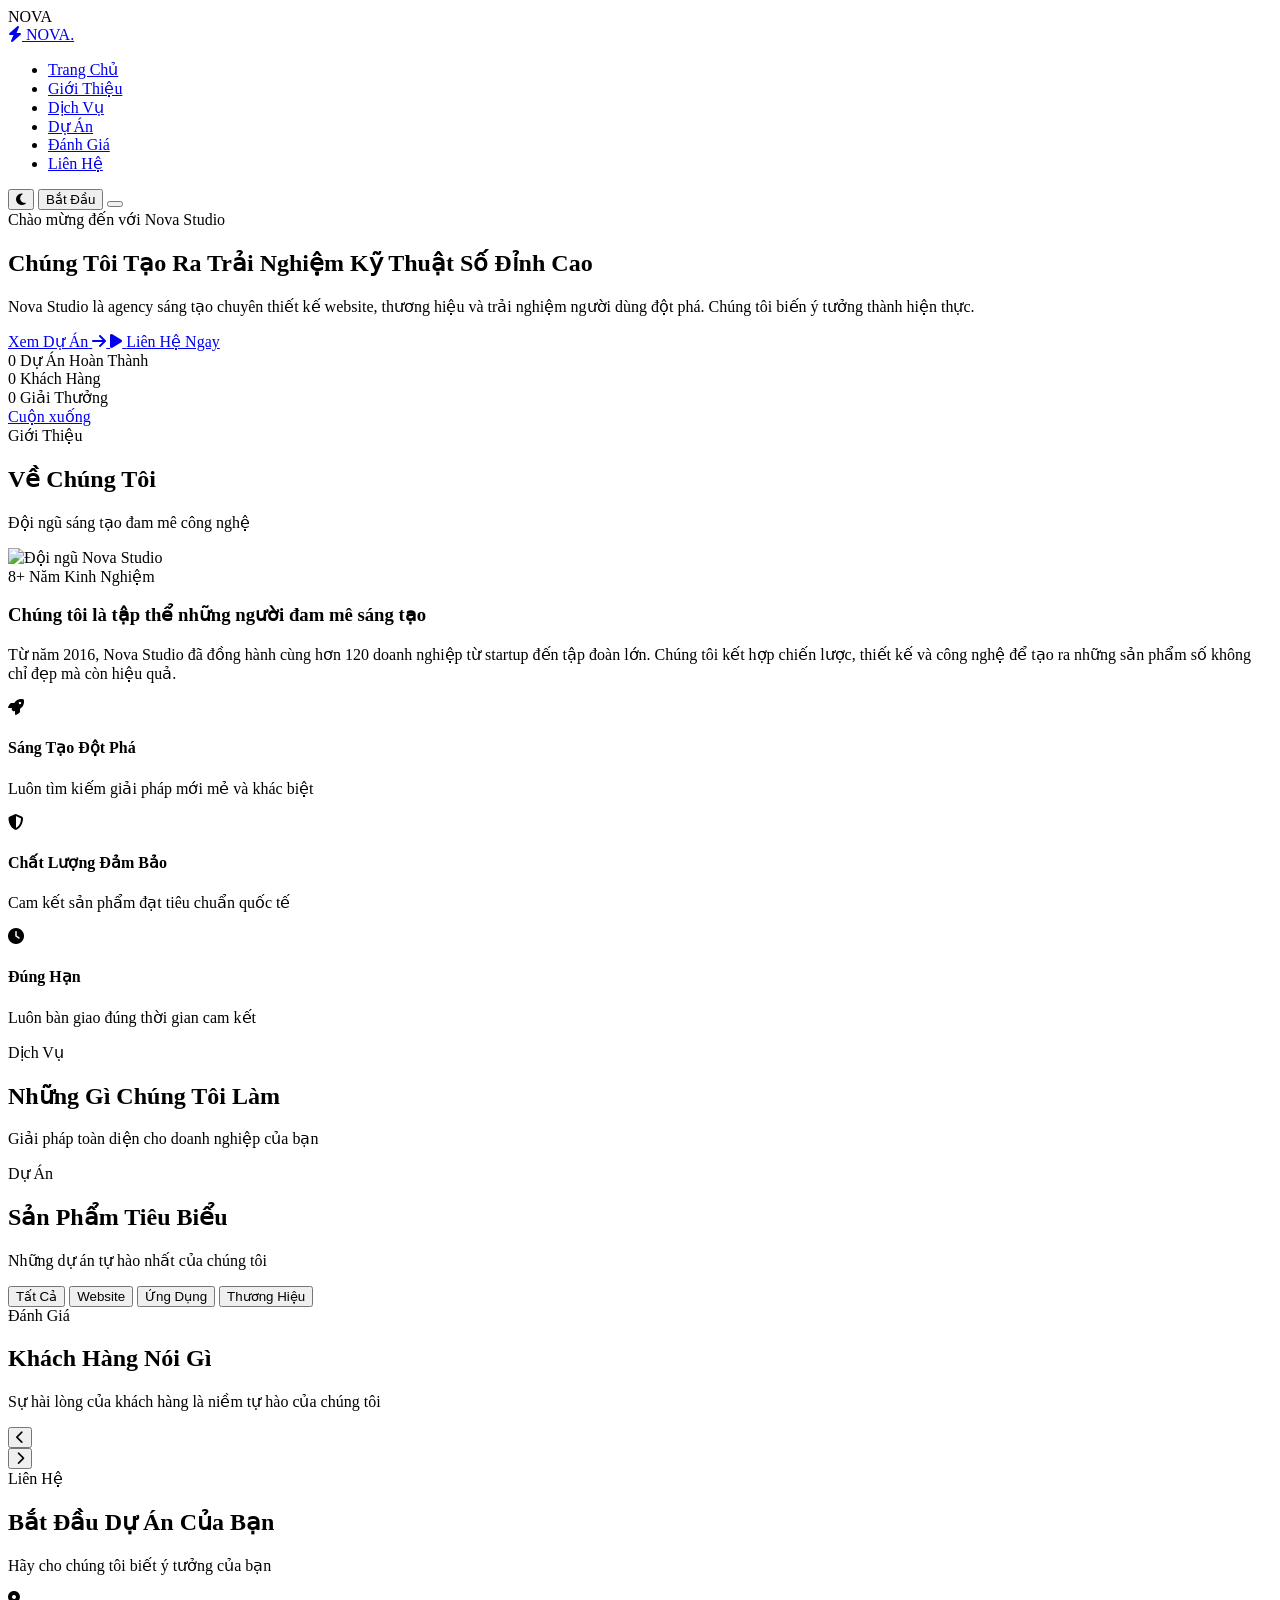
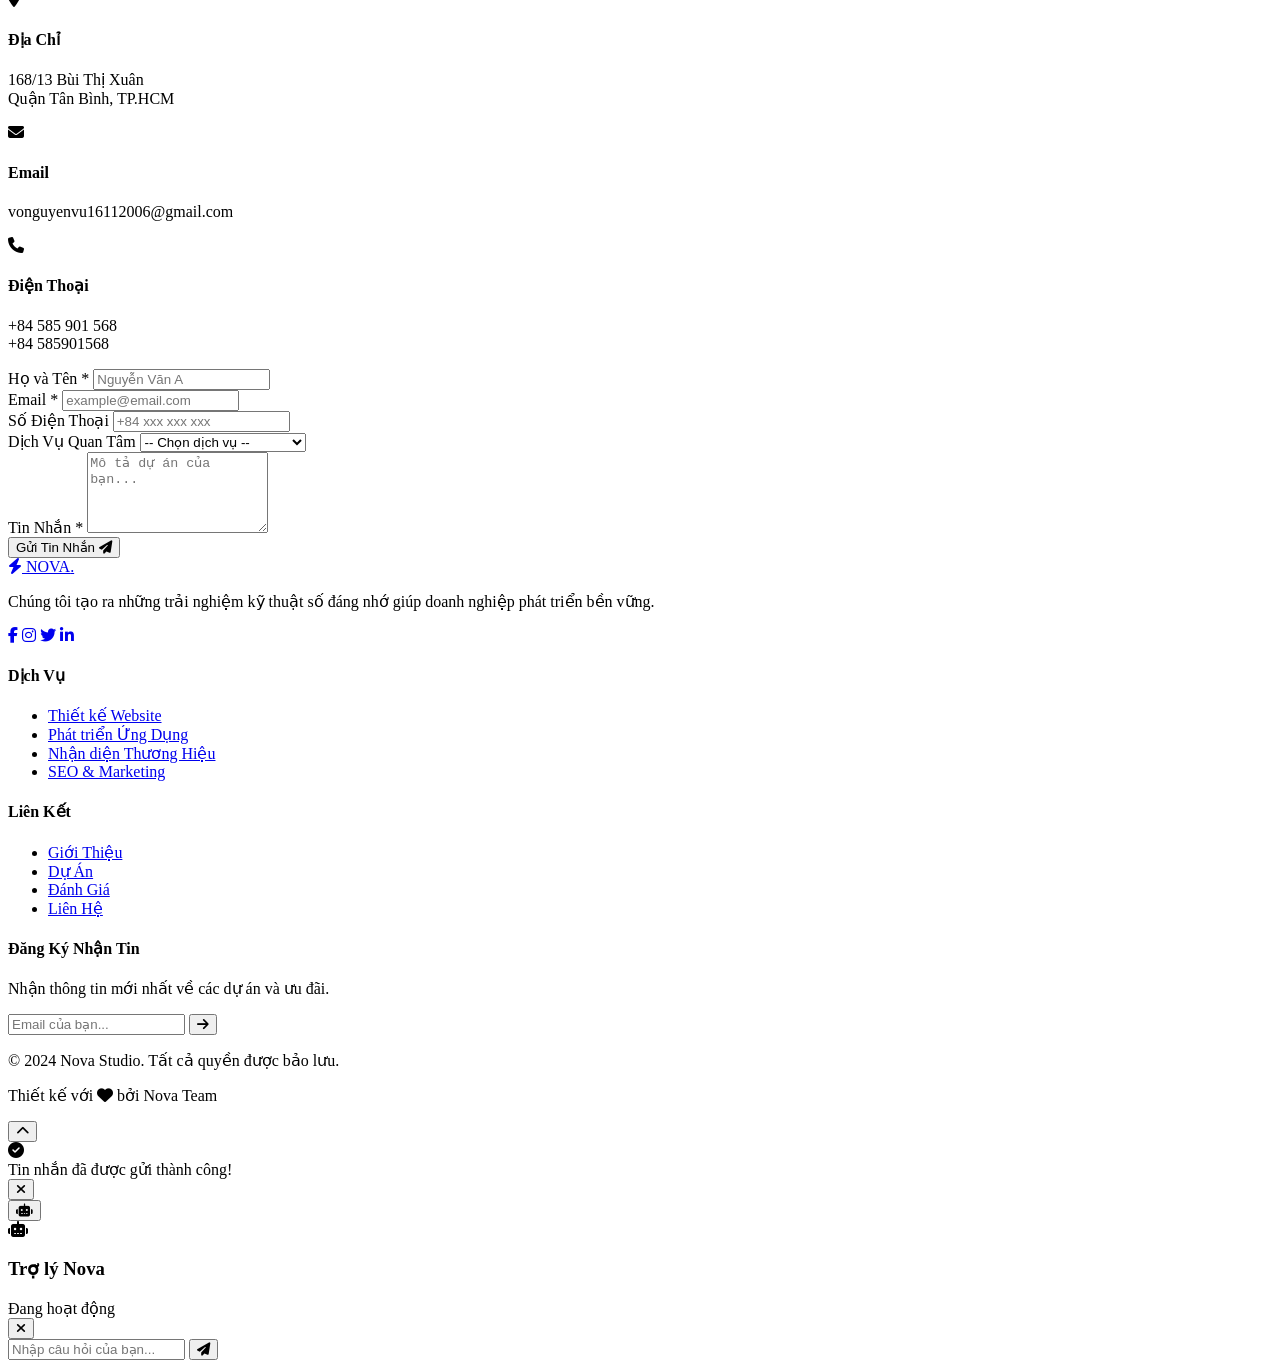
==== index.html @ 68b4f534 "Add files via upload" ====
<!doctype html>
<html lang="vi">
  <head>
    <meta charset="UTF-8" />
    <meta name="viewport" content="width=device-width, initial-scale=1.0" />
    <title>Nova Studio - Thiết Kế Sáng Tạo</title>

    <!-- Google Fonts -->
    <link rel="preconnect" href="https://fonts.googleapis.com" />
    <link rel="preconnect" href="https://fonts.gstatic.com" crossorigin />
    <link
      href="https://fonts.googleapis.com/css2?family=Poppins:wght@300;400;500;600;700;800;900&family=Playfair+Display:wght@400;700;900&display=swap"
      rel="stylesheet"
    />
    <link rel="stylesheet" href="css/ai-assistant.css" />
    <!-- Font Awesome Icons -->
    <link
      rel="stylesheet"
      href="https://cdnjs.cloudflare.com/ajax/libs/font-awesome/6.5.1/css/all.min.css"
    />

    <!-- CSS Files -->
    <link rel="stylesheet" href="css/style.css" />
    <link rel="stylesheet" href="css/animations.css" />
    <link rel="stylesheet" href="css/responsive.css" />
  </head>
  <body>
    <!-- ===== PRELOADER ===== -->
    <div id="preloader">
      <div class="loader">
        <div class="loader-circle"></div>
        <div class="loader-text">NOVA</div>
      </div>
    </div>

    <!-- ===== CUSTOM CURSOR ===== -->
    <div class="cursor-dot" id="cursorDot"></div>
    <div class="cursor-outline" id="cursorOutline"></div>

    <!-- ===== NAVIGATION ===== -->
    <nav class="navbar" id="navbar">
      <div class="nav-container">
        <a href="#home" class="nav-logo">
          <span class="logo-icon"><i class="fas fa-bolt"></i></span>
          <span class="logo-text">NOVA<span class="accent">.</span></span>
        </a>

        <ul class="nav-menu" id="navMenu">
          <li><a href="#home" class="nav-link active">Trang Chủ</a></li>
          <li><a href="#about" class="nav-link">Giới Thiệu</a></li>
          <li><a href="#services" class="nav-link">Dịch Vụ</a></li>
          <li><a href="#portfolio" class="nav-link">Dự Án</a></li>
          <li><a href="#testimonials" class="nav-link">Đánh Giá</a></li>
          <li><a href="#contact" class="nav-link">Liên Hệ</a></li>
        </ul>

        <div class="nav-actions">
          <button
            class="theme-toggle"
            id="themeToggle"
            aria-label="Toggle theme"
          >
            <i class="fas fa-moon"></i>
          </button>
          <button class="nav-cta">Bắt Đầu</button>
          <button class="hamburger" id="hamburger" aria-label="Menu">
            <span></span>
            <span></span>
            <span></span>
          </button>
        </div>
      </div>
    </nav>

    <!-- ===== HERO SECTION ===== -->
    <section class="hero" id="home">
      <div class="hero-bg">
        <div class="hero-gradient"></div>
        <div class="hero-particles" id="heroParticles"></div>
      </div>

      <div class="hero-content">
        <div class="hero-badge reveal">
          <span class="badge-dot"></span>
          Chào mừng đến với Nova Studio
        </div>

        <h1 class="hero-title">
          <span class="line line-1 reveal">Chúng Tôi Tạo Ra</span>
          <span class="line line-2 reveal">
            <span class="gradient-text">Trải Nghiệm</span>
          </span>
          <span class="line line-3 reveal">Kỹ Thuật Số Đỉnh Cao</span>
        </h1>

        <p class="hero-subtitle reveal">
          Nova Studio là agency sáng tạo chuyên thiết kế website, thương hiệu và
          trải nghiệm người dùng đột phá. Chúng tôi biến ý tưởng thành hiện
          thực.
        </p>

        <div class="hero-buttons reveal">
          <a href="#portfolio" class="btn btn-primary">
            <span>Xem Dự Án</span>
            <i class="fas fa-arrow-right"></i>
          </a>
          <a href="#contact" class="btn btn-outline">
            <i class="fas fa-play"></i>
            <span>Liên Hệ Ngay</span>
          </a>
        </div>

        <div class="hero-stats reveal">
          <div class="stat-item">
            <span class="stat-number" data-target="250">0</span>
            <span class="stat-label">Dự Án Hoàn Thành</span>
          </div>
          <div class="stat-divider"></div>
          <div class="stat-item">
            <span class="stat-number" data-target="120">0</span>
            <span class="stat-label">Khách Hàng</span>
          </div>
          <div class="stat-divider"></div>
          <div class="stat-item">
            <span class="stat-number" data-target="15">0</span>
            <span class="stat-label">Giải Thưởng</span>
          </div>
        </div>
      </div>

      <a href="#about" class="scroll-indicator">
        <span class="mouse">
          <span class="wheel"></span>
        </span>
        <span class="scroll-text">Cuộn xuống</span>
      </a>
    </section>

    <!-- ===== ABOUT SECTION ===== -->
    <section class="about" id="about">
      <div class="container">
        <div class="section-header reveal">
          <span class="section-tag">Giới Thiệu</span>
          <h2 class="section-title">Về Chúng Tôi</h2>
          <p class="section-subtitle">Đội ngũ sáng tạo đam mê công nghệ</p>
        </div>

        <div class="about-grid">
          <div class="about-image reveal">
            <div class="about-img-wrapper">
              <img
                src="https://images.unsplash.com/photo-1522071820081-009f0129c71c?w=600&h=800&fit=crop"
                alt="Đội ngũ Nova Studio"
              />
              <div class="about-experience">
                <span class="exp-number">8+</span>
                <span class="exp-text">Năm Kinh Nghiệm</span>
              </div>
            </div>
          </div>

          <div class="about-content">
            <h3 class="about-heading reveal">
              Chúng tôi là tập thể những người đam mê sáng tạo
            </h3>

            <p class="about-text reveal">
              Từ năm 2016, Nova Studio đã đồng hành cùng hơn 120 doanh nghiệp từ
              startup đến tập đoàn lớn. Chúng tôi kết hợp chiến lược, thiết kế
              và công nghệ để tạo ra những sản phẩm số không chỉ đẹp mà còn hiệu
              quả.
            </p>

            <div class="about-features">
              <div class="feature-item reveal">
                <div class="feature-icon">
                  <i class="fas fa-rocket"></i>
                </div>
                <div class="feature-info">
                  <h4>Sáng Tạo Đột Phá</h4>
                  <p>Luôn tìm kiếm giải pháp mới mẻ và khác biệt</p>
                </div>
              </div>

              <div class="feature-item reveal">
                <div class="feature-icon">
                  <i class="fas fa-shield-alt"></i>
                </div>
                <div class="feature-info">
                  <h4>Chất Lượng Đảm Bảo</h4>
                  <p>Cam kết sản phẩm đạt tiêu chuẩn quốc tế</p>
                </div>
              </div>

              <div class="feature-item reveal">
                <div class="feature-icon">
                  <i class="fas fa-clock"></i>
                </div>
                <div class="feature-info">
                  <h4>Đúng Hạn</h4>
                  <p>Luôn bàn giao đúng thời gian cam kết</p>
                </div>
              </div>
            </div>
          </div>
        </div>
      </div>
    </section>

    <!-- ===== SERVICES SECTION ===== -->
    <section class="services" id="services">
      <div class="container">
        <div class="section-header reveal">
          <span class="section-tag">Dịch Vụ</span>
          <h2 class="section-title">Những Gì Chúng Tôi Làm</h2>
          <p class="section-subtitle">
            Giải pháp toàn diện cho doanh nghiệp của bạn
          </p>
        </div>

        <div class="services-grid" id="servicesGrid">
          <!-- Services sẽ được render từ JS -->
        </div>
      </div>
    </section>

    <!-- ===== PORTFOLIO SECTION ===== -->
    <section class="portfolio" id="portfolio">
      <div class="container">
        <div class="section-header reveal">
          <span class="section-tag">Dự Án</span>
          <h2 class="section-title">Sản Phẩm Tiêu Biểu</h2>
          <p class="section-subtitle">Những dự án tự hào nhất của chúng tôi</p>
        </div>

        <div class="portfolio-filter reveal">
          <button class="filter-btn active" data-filter="all">Tất Cả</button>
          <button class="filter-btn" data-filter="web">Website</button>
          <button class="filter-btn" data-filter="app">Ứng Dụng</button>
          <button class="filter-btn" data-filter="brand">Thương Hiệu</button>
        </div>

        <div class="portfolio-grid" id="portfolioGrid">
          <!-- Portfolio items sẽ được render từ JS -->
        </div>
      </div>
    </section>

    <!-- ===== TESTIMONIALS SECTION ===== -->
    <section class="testimonials" id="testimonials">
      <div class="container">
        <div class="section-header reveal">
          <span class="section-tag">Đánh Giá</span>
          <h2 class="section-title">Khách Hàng Nói Gì</h2>
          <p class="section-subtitle">
            Sự hài lòng của khách hàng là niềm tự hào của chúng tôi
          </p>
        </div>

        <div class="testimonials-slider reveal" id="testimonialsSlider">
          <!-- Testimonials sẽ được render từ JS -->
        </div>

        <div class="slider-controls">
          <button class="slider-btn" id="prevTestimonial" aria-label="Previous">
            <i class="fas fa-chevron-left"></i>
          </button>
          <div class="slider-dots" id="sliderDots"></div>
          <button class="slider-btn" id="nextTestimonial" aria-label="Next">
            <i class="fas fa-chevron-right"></i>
          </button>
        </div>
      </div>
    </section>

    <!-- ===== CONTACT SECTION ===== -->
    <section class="contact" id="contact">
      <div class="container">
        <div class="section-header reveal">
          <span class="section-tag">Liên Hệ</span>
          <h2 class="section-title">Bắt Đầu Dự Án Của Bạn</h2>
          <p class="section-subtitle">Hãy cho chúng tôi biết ý tưởng của bạn</p>
        </div>

        <div class="contact-grid">
          <div class="contact-info reveal">
            <div class="contact-card">
              <div class="contact-icon">
                <i class="fas fa-map-marker-alt"></i>
              </div>
              <h4>Địa Chỉ</h4>
              <p>168/13 Bùi Thị Xuân<br />Quận Tân Bình, TP.HCM</p>
            </div>

            <div class="contact-card">
              <div class="contact-icon">
                <i class="fas fa-envelope"></i>
              </div>
              <h4>Email</h4>
              <p>vonguyenvu16112006@gmail.com</p>
            </div>

            <div class="contact-card">
              <div class="contact-icon">
                <i class="fas fa-phone"></i>
              </div>
              <h4>Điện Thoại</h4>
              <p>+84 585 901 568<br />+84 585901568</p>
            </div>
          </div>

          <form class="contact-form reveal" id="contactForm">
            <div class="form-row">
              <div class="form-group">
                <label for="name">Họ và Tên *</label>
                <input
                  type="text"
                  id="name"
                  name="name"
                  required
                  placeholder="Nguyễn Văn A"
                />
              </div>
              <div class="form-group">
                <label for="email">Email *</label>
                <input
                  type="email"
                  id="email"
                  name="email"
                  required
                  placeholder="example@email.com"
                />
              </div>
            </div>

            <div class="form-row">
              <div class="form-group">
                <label for="phone">Số Điện Thoại</label>
                <input
                  type="tel"
                  id="phone"
                  name="phone"
                  placeholder="+84 xxx xxx xxx"
                />
              </div>
              <div class="form-group">
                <label for="service">Dịch Vụ Quan Tâm</label>
                <select id="service" name="service">
                  <option value="">-- Chọn dịch vụ --</option>
                  <option value="web">Thiết kế Website</option>
                  <option value="app">Phát triển Ứng Dụng</option>
                  <option value="brand">Nhận diện Thương Hiệu</option>
                  <option value="other">Khác</option>
                </select>
              </div>
            </div>

            <div class="form-group">
              <label for="message">Tin Nhắn *</label>
              <textarea
                id="message"
                name="message"
                rows="5"
                required
                placeholder="Mô tả dự án của bạn..."
              ></textarea>
            </div>

            <button type="submit" class="btn btn-primary submit-btn">
              <span>Gửi Tin Nhắn</span>
              <i class="fas fa-paper-plane"></i>
            </button>
          </form>
        </div>
      </div>
    </section>

    <!-- ===== FOOTER ===== -->
    <footer class="footer">
      <div class="container">
        <div class="footer-grid">
          <div class="footer-brand">
            <a href="#home" class="nav-logo">
              <span class="logo-icon"><i class="fas fa-bolt"></i></span>
              <span class="logo-text">NOVA<span class="accent">.</span></span>
            </a>
            <p class="footer-desc">
              Chúng tôi tạo ra những trải nghiệm kỹ thuật số đáng nhớ giúp doanh
              nghiệp phát triển bền vững.
            </p>
            <div class="social-links">
              <a href="#" class="social-link" aria-label="Facebook"
                ><i class="fab fa-facebook-f"></i
              ></a>
              <a href="#" class="social-link" aria-label="Instagram"
                ><i class="fab fa-instagram"></i
              ></a>
              <a href="#" class="social-link" aria-label="Twitter"
                ><i class="fab fa-twitter"></i
              ></a>
              <a href="#" class="social-link" aria-label="LinkedIn"
                ><i class="fab fa-linkedin-in"></i
              ></a>
            </div>
          </div>

          <div class="footer-links">
            <h4>Dịch Vụ</h4>
            <ul>
              <li><a href="#">Thiết kế Website</a></li>
              <li><a href="#">Phát triển Ứng Dụng</a></li>
              <li><a href="#">Nhận diện Thương Hiệu</a></li>
              <li><a href="#">SEO & Marketing</a></li>
            </ul>
          </div>

          <div class="footer-links">
            <h4>Liên Kết</h4>
            <ul>
              <li><a href="#about">Giới Thiệu</a></li>
              <li><a href="#portfolio">Dự Án</a></li>
              <li><a href="#testimonials">Đánh Giá</a></li>
              <li><a href="#contact">Liên Hệ</a></li>
            </ul>
          </div>

          <div class="footer-newsletter">
            <h4>Đăng Ký Nhận Tin</h4>
            <p>Nhận thông tin mới nhất về các dự án và ưu đãi.</p>
            <form id="newsletterForm">
              <input type="email" placeholder="Email của bạn..." required />
              <button type="submit" class="btn-newsletter">
                <i class="fas fa-arrow-right"></i>
              </button>
            </form>
          </div>
        </div>

        <div class="footer-bottom">
          <p>&copy; 2024 Nova Studio. Tất cả quyền được bảo lưu.</p>
          <p>Thiết kế với <i class="fas fa-heart"></i> bởi Nova Team</p>
        </div>
      </div>
    </footer>

    <!-- ===== BACK TO TOP ===== -->
    <button class="back-to-top" id="backToTop" aria-label="Back to top">
      <i class="fas fa-chevron-up"></i>
    </button>

    <!-- ===== TOAST NOTIFICATION ===== -->
    <div class="toast" id="toast">
      <div class="toast-icon"><i class="fas fa-check-circle"></i></div>
      <div class="toast-message">Tin nhắn đã được gửi thành công!</div>
      <button class="toast-close" id="toastClose">
        <i class="fas fa-times"></i>
      </button>
    </div>

    <!-- JS Files -->
    <script src="js/data.js"></script>
    <script src="js/animations.js"></script>
    <script src="js/main.js"></script>
    <script src="js/ai-assistant.js"></script>
    <!-- ===== AI ASSISTANT WIDGET ===== -->
    <div class="ai-assistant" id="aiAssistant">
      <!-- Nút bấm mở/đóng -->
      <button class="ai-toggle" id="aiToggle" aria-label="Mở trợ lý AI">
        <i class="fas fa-robot"></i>
      </button>

      <!-- Cửa sổ chat -->
      <div class="ai-chat-window" id="aiChatWindow">
        <div class="ai-chat-header">
          <div class="ai-chat-header-info">
            <div class="ai-avatar">
              <i class="fas fa-robot"></i>
            </div>
            <div>
              <h3>Trợ lý Nova</h3>
              <span class="ai-status">Đang hoạt động</span>
            </div>
          </div>
          <button class="ai-close" id="aiClose" aria-label="Đóng chat">
            <i class="fas fa-times"></i>
          </button>
        </div>

        <div class="ai-chat-messages" id="aiMessages">
          <!-- Tin nhắn sẽ được thêm bằng JS -->
        </div>

        <div class="ai-chat-input">
          <input
            type="text"
            id="aiInput"
            placeholder="Nhập câu hỏi của bạn..."
            autocomplete="off"
          />
          <button id="aiSend" aria-label="Gửi tin nhắn">
            <i class="fas fa-paper-plane"></i>
          </button>
        </div>
      </div>
    </div>
  </body>
</html>
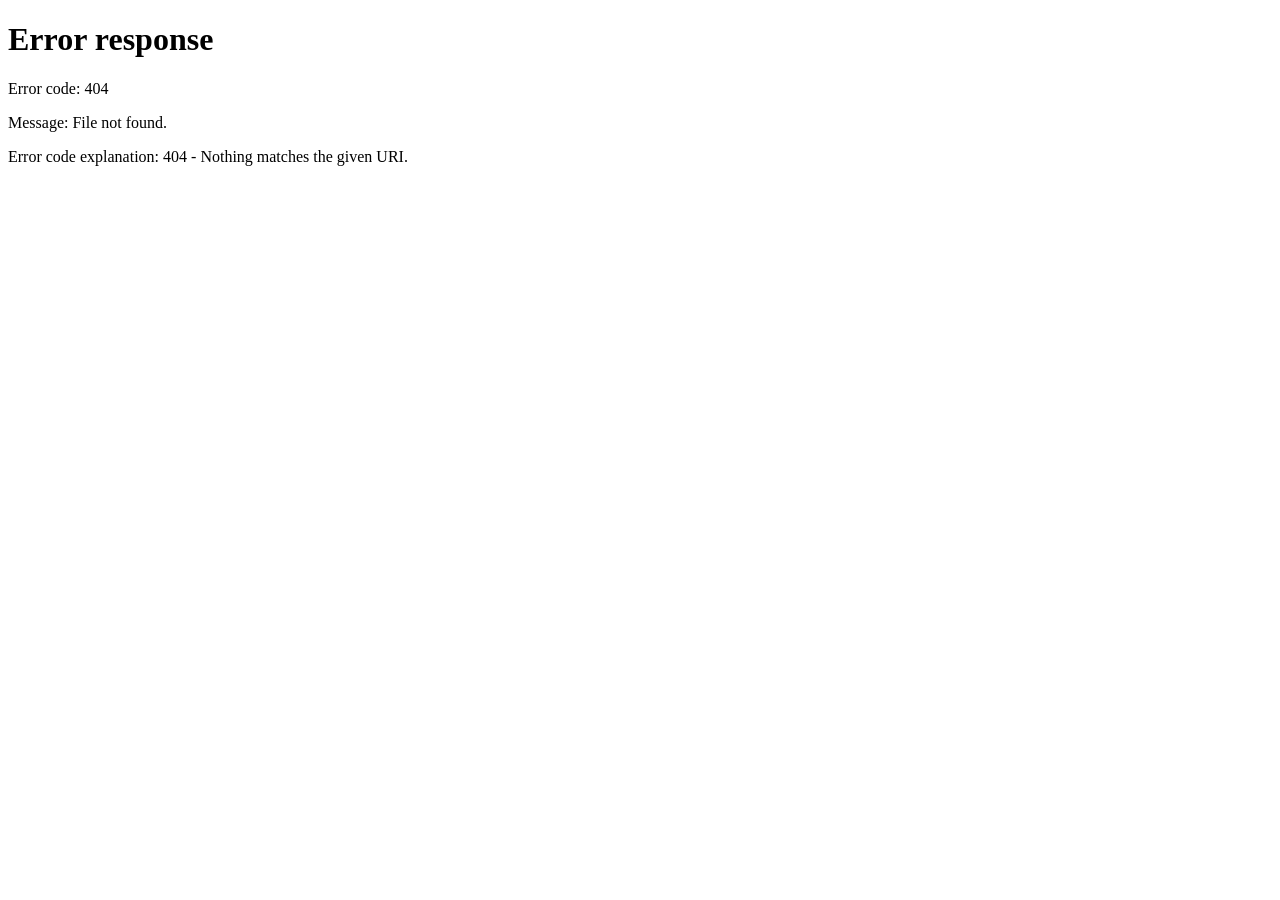
==== commit 609b2bf1: "sua dang nhap" ====
--- a/index.html
+++ b/index.html
@@ -25,6 +25,12 @@
     <link rel="stylesheet" href="css/responsive.css" />
   </head>
   <body>
+    <script>
+    // Kiểm tra đăng nhập - nếu chưa đăng nhập, chuyển hướng đến login
+    if (localStorage.getItem('nova_logged_in') !== 'true') {
+        window.location.href = 'login.html';
+    }
+</script>
     <!-- ===== PRELOADER ===== -->
     <div id="preloader">
       <div class="loader">
--- a/css/ai-assistant.css
+++ b/css/ai-assistant.css
@@ -0,0 +1,265 @@
+/* ============================================
+   AI ASSISTANT - STYLES
+   ============================================ */
+
+.ai-assistant {
+  position: fixed;
+  bottom: 30px;
+  right: 30px;
+  z-index: 5000;
+  font-family: var(--font-primary, "Poppins", sans-serif);
+}
+
+/* Nút bấm chính */
+.ai-toggle {
+  width: 60px;
+  height: 60px;
+  border-radius: 50%;
+  background: var(--accent-gradient, linear-gradient(135deg, #6c63ff, #a855f7));
+  color: white;
+  font-size: 24px;
+  display: flex;
+  align-items: center;
+  justify-content: center;
+  box-shadow: 0 4px 20px rgba(108, 99, 255, 0.4);
+  transition:
+    transform 0.3s ease,
+    box-shadow 0.3s ease;
+  border: none;
+  cursor: pointer;
+}
+
+.ai-toggle:hover {
+  transform: scale(1.1);
+  box-shadow: 0 8px 30px rgba(108, 99, 255, 0.6);
+}
+
+.ai-toggle.active {
+  transform: rotate(90deg);
+}
+
+/* Cửa sổ chat */
+.ai-chat-window {
+  position: absolute;
+  bottom: 80px;
+  right: 0;
+  width: 350px;
+  height: 480px;
+  background: var(--card-bg, #ffffff);
+  border-radius: 20px;
+  box-shadow: 0 10px 40px rgba(0, 0, 0, 0.2);
+  border: 1px solid var(--border, #e8e8ee);
+  display: flex;
+  flex-direction: column;
+  overflow: hidden;
+  opacity: 0;
+  visibility: hidden;
+  transform: translateY(20px) scale(0.95);
+  transition: all 0.3s ease;
+  z-index: 5001;
+}
+
+.ai-chat-window.open {
+  opacity: 1;
+  visibility: visible;
+  transform: translateY(0) scale(1);
+}
+
+/* Header */
+.ai-chat-header {
+  background: var(--accent-gradient, linear-gradient(135deg, #6c63ff, #a855f7));
+  color: white;
+  padding: 16px 20px;
+  display: flex;
+  justify-content: space-between;
+  align-items: center;
+}
+
+.ai-chat-header-info {
+  display: flex;
+  align-items: center;
+  gap: 12px;
+}
+
+.ai-avatar {
+  width: 40px;
+  height: 40px;
+  background: rgba(255, 255, 255, 0.2);
+  border-radius: 50%;
+  display: flex;
+  align-items: center;
+  justify-content: center;
+  font-size: 18px;
+}
+
+.ai-chat-header h3 {
+  font-size: 16px;
+  font-weight: 600;
+  margin: 0;
+}
+
+.ai-status {
+  font-size: 12px;
+  opacity: 0.8;
+  display: flex;
+  align-items: center;
+  gap: 5px;
+}
+
+.ai-status::before {
+  content: "";
+  width: 8px;
+  height: 8px;
+  background: #4ade80;
+  border-radius: 50%;
+  animation: pulse 2s infinite;
+}
+
+.ai-close {
+  background: none;
+  border: none;
+  color: white;
+  font-size: 18px;
+  cursor: pointer;
+  padding: 5px;
+  transition: transform 0.3s ease;
+}
+
+.ai-close:hover {
+  transform: rotate(90deg);
+}
+
+/* Messages */
+.ai-chat-messages {
+  flex: 1;
+  overflow-y: auto;
+  padding: 20px;
+  display: flex;
+  flex-direction: column;
+  gap: 12px;
+  background: var(--bg-secondary, #f8f9fa);
+}
+
+.ai-message {
+  max-width: 80%;
+  padding: 12px 16px;
+  border-radius: 15px;
+  font-size: 14px;
+  line-height: 1.5;
+  word-wrap: break-word;
+  animation: fadeInUp 0.3s ease;
+}
+
+.ai-message.user {
+  align-self: flex-end;
+  background: var(--accent-gradient, linear-gradient(135deg, #6c63ff, #a855f7));
+  color: white;
+  border-bottom-right-radius: 5px;
+}
+
+.ai-message.bot {
+  align-self: flex-start;
+  background: white;
+  color: var(--text-primary, #1a1a2e);
+  border: 1px solid var(--border, #e8e8ee);
+  border-bottom-left-radius: 5px;
+  box-shadow: 0 2px 10px rgba(0, 0, 0, 0.05);
+}
+
+.ai-message.bot .typing {
+  display: flex;
+  gap: 4px;
+  align-items: center;
+}
+
+.ai-message.bot .typing span {
+  width: 8px;
+  height: 8px;
+  background: #888;
+  border-radius: 50%;
+  animation: typing 1.4s infinite;
+}
+
+.ai-message.bot .typing span:nth-child(2) {
+  animation-delay: 0.2s;
+}
+
+.ai-message.bot .typing span:nth-child(3) {
+  animation-delay: 0.4s;
+}
+
+@keyframes typing {
+  0%,
+  60%,
+  100% {
+    transform: translateY(0);
+  }
+  30% {
+    transform: translateY(-5px);
+  }
+}
+
+/* Input */
+.ai-chat-input {
+  padding: 14px;
+  background: var(--card-bg, #ffffff);
+  border-top: 1px solid var(--border, #e8e8ee);
+  display: flex;
+  gap: 10px;
+}
+
+.ai-chat-input input {
+  flex: 1;
+  padding: 10px 16px;
+  border: 1px solid var(--border, #e8e8ee);
+  border-radius: 25px;
+  font-size: 14px;
+  outline: none;
+  background: var(--bg-secondary, #f8f9fa);
+  color: var(--text-primary, #1a1a2e);
+  transition: border-color 0.3s ease;
+}
+
+.ai-chat-input input:focus {
+  border-color: var(--accent, #6c63ff);
+}
+
+.ai-chat-input button {
+  width: 44px;
+  height: 44px;
+  border-radius: 50%;
+  background: var(--accent-gradient, linear-gradient(135deg, #6c63ff, #a855f7));
+  color: white;
+  border: none;
+  font-size: 16px;
+  cursor: pointer;
+  display: flex;
+  align-items: center;
+  justify-content: center;
+  transition: transform 0.3s ease;
+}
+
+.ai-chat-input button:hover {
+  transform: scale(1.1);
+}
+
+/* Mobile responsive */
+@media (max-width: 768px) {
+  .ai-assistant {
+    bottom: 20px;
+    right: 20px;
+  }
+
+  .ai-chat-window {
+    width: calc(100vw - 40px);
+    height: 60vh;
+    bottom: 70px;
+    right: 0;
+  }
+
+  .ai-toggle {
+    width: 50px;
+    height: 50px;
+    font-size: 20px;
+  }
+}
--- a/css/style.css
+++ b/css/style.css
@@ -0,0 +1,1384 @@
+/* ============================================
+   NOVA STUDIO - MAIN STYLESHEET
+   ============================================ */
+
+/* ===== CSS VARIABLES ===== */
+:root {
+  /* Colors - Light Theme */
+  --bg-primary: #ffffff;
+  --bg-secondary: #f8f9fa;
+  --bg-tertiary: #f0f1f3;
+  --text-primary: #1a1a2e;
+  --text-secondary: #555566;
+  --text-muted: #888899;
+  --accent: #6c63ff;
+  --accent-hover: #5a52e0;
+  --accent-light: rgba(108, 99, 255, 0.1);
+  --accent-gradient: linear-gradient(135deg, #6c63ff, #a855f7);
+  --border: #e8e8ee;
+  --shadow: 0 4px 20px rgba(0, 0, 0, 0.08);
+  --shadow-lg: 0 10px 40px rgba(0, 0, 0, 0.12);
+  --card-bg: #ffffff;
+  --success: #10b981;
+  --error: #ef4444;
+  --warning: #f59e0b;
+
+  /* Typography */
+  --font-primary: "Poppins", sans-serif;
+  --font-display: "Playfair Display", serif;
+
+  /* Layout */
+  --container-width: 1200px;
+  --nav-height: 72px;
+  --section-padding: 100px;
+  --border-radius: 16px;
+  --border-radius-sm: 8px;
+  --transition: 0.3s cubic-bezier(0.4, 0, 0.2, 1);
+  --transition-slow: 0.6s cubic-bezier(0.4, 0, 0.2, 1);
+}
+
+/* Dark Theme */
+[data-theme="dark"] {
+  --bg-primary: #0a0a14;
+  --bg-secondary: #12121f;
+  --bg-tertiary: #1a1a2e;
+  --text-primary: #f0f0f5;
+  --text-secondary: #b0b0c0;
+  --text-muted: #707080;
+  --accent: #7c73ff;
+  --accent-hover: #8f87ff;
+  --accent-light: rgba(124, 115, 255, 0.15);
+  --border: #2a2a3e;
+  --shadow: 0 4px 20px rgba(0, 0, 0, 0.3);
+  --shadow-lg: 0 10px 40px rgba(0, 0, 0, 0.5);
+  --card-bg: #12121f;
+}
+
+/* ===== RESET & BASE ===== */
+* {
+  margin: 0;
+  padding: 0;
+  box-sizing: border-box;
+}
+
+html {
+  scroll-behavior: smooth;
+  scroll-padding-top: var(--nav-height);
+}
+
+body {
+  font-family: var(--font-primary);
+  background-color: var(--bg-primary);
+  color: var(--text-primary);
+  line-height: 1.6;
+  overflow-x: hidden;
+  transition:
+    background-color var(--transition-slow),
+    color var(--transition-slow);
+}
+
+a {
+  text-decoration: none;
+  color: inherit;
+  transition: color var(--transition);
+}
+
+ul {
+  list-style: none;
+}
+
+img {
+  max-width: 100%;
+  height: auto;
+  display: block;
+}
+
+button {
+  cursor: pointer;
+  border: none;
+  outline: none;
+  font-family: var(--font-primary);
+  background: none;
+}
+
+.container {
+  max-width: var(--container-width);
+  margin: 0 auto;
+  padding: 0 20px;
+}
+
+/* ===== CUSTOM CURSOR ===== */
+.cursor-dot,
+.cursor-outline {
+  position: fixed;
+  pointer-events: none;
+  z-index: 9999;
+  border-radius: 50%;
+  transform: translate(-50%, -50%);
+  transition:
+    width 0.2s,
+    height 0.2s,
+    background-color 0.2s,
+    border-color 0.2s;
+}
+
+.cursor-dot {
+  width: 8px;
+  height: 8px;
+  background-color: var(--accent);
+}
+
+.cursor-outline {
+  width: 40px;
+  height: 40px;
+  border: 2px solid var(--accent);
+  transition:
+    width 0.3s,
+    height 0.3s,
+    border-color 0.3s,
+    transform 0.1s;
+}
+
+.cursor-outline.hover {
+  width: 60px;
+  height: 60px;
+  border-color: var(--accent-hover);
+  background-color: var(--accent-light);
+}
+
+@media (max-width: 768px) {
+  .cursor-dot,
+  .cursor-outline {
+    display: none;
+  }
+}
+
+/* ===== PRELOADER ===== */
+#preloader {
+  position: fixed;
+  top: 0;
+  left: 0;
+  width: 100%;
+  height: 100%;
+  background-color: var(--bg-primary);
+  display: flex;
+  align-items: center;
+  justify-content: center;
+  z-index: 10000;
+  transition:
+    opacity 0.5s ease,
+    visibility 0.5s ease;
+}
+
+#preloader.hidden {
+  opacity: 0;
+  visibility: hidden;
+  pointer-events: none;
+}
+
+.loader {
+  text-align: center;
+}
+
+.loader-circle {
+  width: 60px;
+  height: 60px;
+  border: 4px solid var(--accent-light);
+  border-top-color: var(--accent);
+  border-radius: 50%;
+  margin: 0 auto 16px;
+  animation: spin 1s linear infinite;
+}
+
+.loader-text {
+  font-size: 24px;
+  font-weight: 800;
+  letter-spacing: 4px;
+  color: var(--accent);
+}
+
+/* ===== NAVBAR ===== */
+.navbar {
+  position: fixed;
+  top: 0;
+  left: 0;
+  width: 100%;
+  height: var(--nav-height);
+  z-index: 1000;
+  transition:
+    background-color var(--transition),
+    box-shadow var(--transition);
+  background-color: transparent;
+}
+
+.navbar.scrolled {
+  background-color: var(--bg-primary);
+  box-shadow: 0 2px 20px rgba(0, 0, 0, 0.08);
+  border-bottom: 1px solid var(--border);
+}
+
+.nav-container {
+  max-width: var(--container-width);
+  margin: 0 auto;
+  padding: 0 20px;
+  height: 100%;
+  display: flex;
+  align-items: center;
+  justify-content: space-between;
+}
+
+.nav-logo {
+  display: flex;
+  align-items: center;
+  gap: 8px;
+  font-size: 24px;
+  font-weight: 800;
+  letter-spacing: -0.5px;
+  color: var(--text-primary);
+}
+
+.logo-icon {
+  width: 36px;
+  height: 36px;
+  background: var(--accent-gradient);
+  border-radius: 10px;
+  display: flex;
+  align-items: center;
+  justify-content: center;
+  color: white;
+  font-size: 16px;
+}
+
+.logo-text {
+  font-family: var(--font-display);
+}
+
+.logo-text .accent {
+  color: var(--accent);
+}
+
+.nav-menu {
+  display: flex;
+  align-items: center;
+  gap: 8px;
+}
+
+.nav-link {
+  padding: 8px 16px;
+  font-size: 14px;
+  font-weight: 500;
+  color: var(--text-secondary);
+  border-radius: 8px;
+  position: relative;
+  transition:
+    color var(--transition),
+    background-color var(--transition);
+}
+
+.nav-link:hover {
+  color: var(--text-primary);
+  background-color: var(--accent-light);
+}
+
+.nav-link.active {
+  color: var(--accent);
+}
+
+.nav-link.active::after {
+  content: "";
+  position: absolute;
+  bottom: 2px;
+  left: 50%;
+  transform: translateX(-50%);
+  width: 20px;
+  height: 2px;
+  background: var(--accent);
+  border-radius: 1px;
+}
+
+.nav-actions {
+  display: flex;
+  align-items: center;
+  gap: 12px;
+}
+
+.theme-toggle {
+  width: 40px;
+  height: 40px;
+  border-radius: 50%;
+  display: flex;
+  align-items: center;
+  justify-content: center;
+  color: var(--text-primary);
+  background-color: var(--bg-tertiary);
+  transition:
+    background-color var(--transition),
+    transform var(--transition);
+  font-size: 16px;
+}
+
+.theme-toggle:hover {
+  background-color: var(--accent-light);
+  transform: rotate(15deg);
+}
+
+.nav-cta {
+  padding: 10px 20px;
+  background: var(--accent-gradient);
+  color: white;
+  border-radius: 30px;
+  font-size: 14px;
+  font-weight: 600;
+  transition:
+    transform var(--transition),
+    box-shadow var(--transition);
+  box-shadow: 0 4px 15px rgba(108, 99, 255, 0.3);
+}
+
+.nav-cta:hover {
+  transform: translateY(-2px);
+  box-shadow: 0 8px 25px rgba(108, 99, 255, 0.4);
+}
+
+/* Hamburger */
+.hamburger {
+  display: none;
+  flex-direction: column;
+  gap: 5px;
+  padding: 8px;
+}
+
+.hamburger span {
+  width: 24px;
+  height: 2px;
+  background-color: var(--text-primary);
+  border-radius: 2px;
+  transition:
+    transform var(--transition),
+    opacity var(--transition);
+}
+
+.hamburger.active span:nth-child(1) {
+  transform: rotate(45deg) translate(5px, 5px);
+}
+
+.hamburger.active span:nth-child(2) {
+  opacity: 0;
+}
+
+.hamburger.active span:nth-child(3) {
+  transform: rotate(-45deg) translate(5px, -5px);
+}
+
+/* ===== HERO SECTION ===== */
+.hero {
+  min-height: 100vh;
+  display: flex;
+  flex-direction: column;
+  align-items: center;
+  justify-content: center;
+  position: relative;
+  padding: 120px 20px 80px;
+  text-align: center;
+}
+
+.hero-bg {
+  position: absolute;
+  top: 0;
+  left: 0;
+  width: 100%;
+  height: 100%;
+  overflow: hidden;
+  z-index: -1;
+}
+
+.hero-gradient {
+  position: absolute;
+  top: 0;
+  left: 0;
+  width: 100%;
+  height: 100%;
+  background:
+    radial-gradient(
+      ellipse at top right,
+      rgba(108, 99, 255, 0.15),
+      transparent 50%
+    ),
+    radial-gradient(
+      ellipse at bottom left,
+      rgba(168, 85, 247, 0.1),
+      transparent 50%
+    );
+}
+
+.hero-particles {
+  position: absolute;
+  top: 0;
+  left: 0;
+  width: 100%;
+  height: 100%;
+}
+
+.hero-content {
+  max-width: 800px;
+  z-index: 1;
+}
+
+.hero-badge {
+  display: inline-flex;
+  align-items: center;
+  gap: 8px;
+  padding: 8px 16px;
+  background: var(--accent-light);
+  border: 1px solid rgba(108, 99, 255, 0.3);
+  border-radius: 30px;
+  font-size: 13px;
+  font-weight: 500;
+  color: var(--accent);
+  margin-bottom: 24px;
+}
+
+.badge-dot {
+  width: 8px;
+  height: 8px;
+  background: var(--accent);
+  border-radius: 50%;
+  animation: pulse 2s infinite;
+}
+
+.hero-title {
+  font-family: var(--font-display);
+  font-size: clamp(2.5rem, 6vw, 4.5rem);
+  font-weight: 900;
+  line-height: 1.15;
+  letter-spacing: -1px;
+  margin-bottom: 24px;
+}
+
+.hero-title .line {
+  display: block;
+}
+
+.gradient-text {
+  background: var(--accent-gradient);
+  -webkit-background-clip: text;
+  -webkit-text-fill-color: transparent;
+  background-clip: text;
+}
+
+.hero-subtitle {
+  font-size: clamp(1rem, 1.5vw, 1.15rem);
+  color: var(--text-secondary);
+  max-width: 560px;
+  margin: 0 auto 32px;
+  line-height: 1.8;
+}
+
+.hero-buttons {
+  display: flex;
+  gap: 16px;
+  justify-content: center;
+  flex-wrap: wrap;
+  margin-bottom: 48px;
+}
+
+/* Buttons */
+.btn {
+  display: inline-flex;
+  align-items: center;
+  gap: 8px;
+  padding: 14px 28px;
+  border-radius: 30px;
+  font-size: 15px;
+  font-weight: 600;
+  transition:
+    transform var(--transition),
+    box-shadow var(--transition),
+    background-color var(--transition);
+}
+
+.btn-primary {
+  background: var(--accent-gradient);
+  color: white;
+  box-shadow: 0 4px 20px rgba(108, 99, 255, 0.3);
+}
+
+.btn-primary:hover {
+  transform: translateY(-2px);
+  box-shadow: 0 8px 30px rgba(108, 99, 255, 0.4);
+}
+
+.btn-outline {
+  border: 2px solid var(--border);
+  color: var(--text-primary);
+}
+
+.btn-outline:hover {
+  border-color: var(--accent);
+  background-color: var(--accent-light);
+  transform: translateY(-2px);
+}
+
+/* Hero Stats */
+.hero-stats {
+  display: flex;
+  align-items: center;
+  justify-content: center;
+  gap: 32px;
+  flex-wrap: wrap;
+}
+
+.stat-item {
+  display: flex;
+  flex-direction: column;
+  align-items: center;
+  gap: 4px;
+}
+
+.stat-number {
+  font-size: 32px;
+  font-weight: 800;
+  color: var(--accent);
+  font-family: var(--font-display);
+}
+
+.stat-label {
+  font-size: 13px;
+  color: var(--text-muted);
+}
+
+.stat-divider {
+  width: 1px;
+  height: 40px;
+  background-color: var(--border);
+}
+
+/* Scroll Indicator */
+.scroll-indicator {
+  position: absolute;
+  bottom: 30px;
+  left: 50%;
+  transform: translateX(-50%);
+  display: flex;
+  flex-direction: column;
+  align-items: center;
+  gap: 8px;
+  color: var(--text-muted);
+  font-size: 12px;
+}
+
+.mouse {
+  width: 24px;
+  height: 38px;
+  border: 2px solid var(--text-muted);
+  border-radius: 12px;
+  display: flex;
+  justify-content: center;
+  padding-top: 6px;
+}
+
+.wheel {
+  width: 3px;
+  height: 8px;
+  background: var(--text-muted);
+  border-radius: 2px;
+  animation: scrollWheel 2s infinite;
+}
+
+/* ===== SECTION COMMON ===== */
+.section-header {
+  text-align: center;
+  margin-bottom: 56px;
+}
+
+.section-tag {
+  display: inline-block;
+  padding: 6px 14px;
+  background: var(--accent-light);
+  color: var(--accent);
+  font-size: 13px;
+  font-weight: 600;
+  border-radius: 20px;
+  margin-bottom: 12px;
+  text-transform: uppercase;
+  letter-spacing: 1px;
+}
+
+.section-title {
+  font-size: clamp(2rem, 4vw, 2.8rem);
+  font-weight: 800;
+  font-family: var(--font-display);
+  margin-bottom: 8px;
+  letter-spacing: -0.5px;
+}
+
+.section-subtitle {
+  color: var(--text-secondary);
+  font-size: 1.05rem;
+}
+
+/* ===== ABOUT SECTION ===== */
+.about {
+  padding: var(--section-padding) 0;
+  background-color: var(--bg-secondary);
+}
+
+.about-grid {
+  display: grid;
+  grid-template-columns: 1fr 1fr;
+  gap: 60px;
+  align-items: center;
+}
+
+.about-img-wrapper {
+  position: relative;
+  border-radius: var(--border-radius);
+  overflow: hidden;
+  box-shadow: var(--shadow-lg);
+}
+
+.about-img-wrapper img {
+  width: 100%;
+  height: 500px;
+  object-fit: cover;
+  transition: transform var(--transition-slow);
+}
+
+.about-img-wrapper:hover img {
+  transform: scale(1.05);
+}
+
+.about-experience {
+  position: absolute;
+  bottom: 20px;
+  right: -30px;
+  background: var(--accent-gradient);
+  color: white;
+  padding: 20px 28px;
+  border-radius: var(--border-radius);
+  text-align: center;
+  box-shadow: var(--shadow-lg);
+}
+
+.exp-number {
+  font-size: 32px;
+  font-weight: 800;
+  display: block;
+  line-height: 1;
+}
+
+.exp-text {
+  font-size: 13px;
+  opacity: 0.9;
+}
+
+.about-heading {
+  font-size: 1.8rem;
+  font-weight: 700;
+  margin-bottom: 16px;
+  line-height: 1.4;
+}
+
+.about-text {
+  color: var(--text-secondary);
+  margin-bottom: 32px;
+  line-height: 1.8;
+}
+
+.about-features {
+  display: flex;
+  flex-direction: column;
+  gap: 20px;
+}
+
+.feature-item {
+  display: flex;
+  gap: 16px;
+  align-items: flex-start;
+}
+
+.feature-icon {
+  width: 48px;
+  height: 48px;
+  border-radius: 12px;
+  background: var(--accent-light);
+  color: var(--accent);
+  display: flex;
+  align-items: center;
+  justify-content: center;
+  font-size: 20px;
+  flex-shrink: 0;
+  transition:
+    background var(--transition),
+    color var(--transition),
+    transform var(--transition);
+}
+
+.feature-item:hover .feature-icon {
+  background: var(--accent);
+  color: white;
+  transform: scale(1.1);
+}
+
+.feature-info h4 {
+  font-size: 1.05rem;
+  font-weight: 600;
+  margin-bottom: 4px;
+}
+
+.feature-info p {
+  font-size: 14px;
+  color: var(--text-muted);
+}
+
+/* ===== SERVICES SECTION ===== */
+.services {
+  padding: var(--section-padding) 0;
+}
+
+.services-grid {
+  display: grid;
+  grid-template-columns: repeat(3, 1fr);
+  gap: 24px;
+}
+
+.service-card {
+  background: var(--card-bg);
+  border: 1px solid var(--border);
+  border-radius: var(--border-radius);
+  padding: 32px 24px;
+  transition:
+    transform var(--transition),
+    box-shadow var(--transition),
+    border-color var(--transition);
+  position: relative;
+  overflow: hidden;
+}
+
+.service-card::before {
+  content: "";
+  position: absolute;
+  top: 0;
+  left: 0;
+  width: 100%;
+  height: 4px;
+  background: var(--accent-gradient);
+  transform: scaleX(0);
+  transition: transform var(--transition-slow);
+  transform-origin: left;
+}
+
+.service-card:hover::before {
+  transform: scaleX(1);
+}
+
+.service-card:hover {
+  transform: translateY(-8px);
+  box-shadow: var(--shadow-lg);
+  border-color: rgba(108, 99, 255, 0.3);
+}
+
+.service-icon {
+  width: 60px;
+  height: 60px;
+  border-radius: 16px;
+  background: var(--accent-light);
+  color: var(--accent);
+  display: flex;
+  align-items: center;
+  justify-content: center;
+  font-size: 24px;
+  margin-bottom: 20px;
+  transition:
+    background var(--transition),
+    color var(--transition);
+}
+
+.service-card:hover .service-icon {
+  background: var(--accent);
+  color: white;
+}
+
+.service-card h3 {
+  font-size: 1.25rem;
+  font-weight: 700;
+  margin-bottom: 12px;
+}
+
+.service-card p {
+  font-size: 14px;
+  color: var(--text-secondary);
+  line-height: 1.7;
+  margin-bottom: 16px;
+}
+
+.service-link {
+  color: var(--accent);
+  font-size: 14px;
+  font-weight: 600;
+  display: inline-flex;
+  align-items: center;
+  gap: 6px;
+  transition: gap var(--transition);
+}
+
+.service-link:hover {
+  gap: 12px;
+}
+
+/* ===== PORTFOLIO SECTION ===== */
+.portfolio {
+  padding: var(--section-padding) 0;
+  background-color: var(--bg-secondary);
+}
+
+.portfolio-filter {
+  display: flex;
+  justify-content: center;
+  gap: 12px;
+  margin-bottom: 40px;
+  flex-wrap: wrap;
+}
+
+.filter-btn {
+  padding: 8px 20px;
+  border-radius: 25px;
+  font-size: 14px;
+  font-weight: 500;
+  color: var(--text-secondary);
+  background: transparent;
+  border: 1px solid var(--border);
+  transition: all var(--transition);
+}
+
+.filter-btn:hover {
+  border-color: var(--accent);
+  color: var(--accent);
+}
+
+.filter-btn.active {
+  background: var(--accent-gradient);
+  color: white;
+  border-color: transparent;
+  box-shadow: 0 4px 15px rgba(108, 99, 255, 0.3);
+}
+
+.portfolio-grid {
+  display: grid;
+  grid-template-columns: repeat(3, 1fr);
+  gap: 24px;
+}
+
+.portfolio-item {
+  border-radius: var(--border-radius);
+  overflow: hidden;
+  position: relative;
+  aspect-ratio: 4/3;
+  cursor: pointer;
+}
+
+.portfolio-item img {
+  width: 100%;
+  height: 100%;
+  object-fit: cover;
+  transition: transform var(--transition-slow);
+}
+
+.portfolio-item:hover img {
+  transform: scale(1.1);
+}
+
+.portfolio-overlay {
+  position: absolute;
+  top: 0;
+  left: 0;
+  width: 100%;
+  height: 100%;
+  background: linear-gradient(to top, rgba(0, 0, 0, 0.85), rgba(0, 0, 0, 0.2));
+  display: flex;
+  flex-direction: column;
+  justify-content: flex-end;
+  padding: 24px;
+  opacity: 0;
+  transition: opacity var(--transition);
+}
+
+.portfolio-item:hover .portfolio-overlay {
+  opacity: 1;
+}
+
+.portfolio-overlay .category {
+  font-size: 12px;
+  text-transform: uppercase;
+  letter-spacing: 1px;
+  color: var(--accent);
+  margin-bottom: 6px;
+  font-weight: 600;
+}
+
+.portfolio-overlay h3 {
+  color: white;
+  font-size: 1.2rem;
+  font-weight: 700;
+}
+
+/* ===== TESTIMONIALS SECTION ===== */
+.testimonials {
+  padding: var(--section-padding) 0;
+}
+
+.testimonials-slider {
+  max-width: 700px;
+  margin: 0 auto;
+  position: relative;
+  min-height: 280px;
+}
+
+.testimonial-card {
+  background: var(--card-bg);
+  border: 1px solid var(--border);
+  border-radius: var(--border-radius);
+  padding: 32px;
+  text-align: center;
+  box-shadow: var(--shadow);
+  position: absolute;
+  top: 0;
+  left: 0;
+  width: 100%;
+  opacity: 0;
+  visibility: hidden;
+  transition:
+    opacity 0.5s ease,
+    visibility 0.5s ease,
+    transform 0.5s ease;
+  transform: translateX(50px);
+}
+
+.testimonial-card.active {
+  opacity: 1;
+  visibility: visible;
+  transform: translateX(0);
+}
+
+.testimonial-card.prev {
+  transform: translateX(-50px);
+}
+
+.testimonial-quote {
+  font-size: 40px;
+  color: var(--accent);
+  margin-bottom: 16px;
+  opacity: 0.5;
+}
+
+.testimonial-text {
+  font-size: 1.05rem;
+  color: var(--text-secondary);
+  line-height: 1.8;
+  margin-bottom: 24px;
+  font-style: italic;
+}
+
+.testimonial-author {
+  display: flex;
+  align-items: center;
+  justify-content: center;
+  gap: 12px;
+}
+
+.testimonial-avatar {
+  width: 50px;
+  height: 50px;
+  border-radius: 50%;
+  object-fit: cover;
+  border: 3px solid var(--accent-light);
+}
+
+.testimonial-info h4 {
+  font-size: 1rem;
+  font-weight: 600;
+}
+
+.testimonial-info p {
+  font-size: 13px;
+  color: var(--text-muted);
+}
+
+.slider-controls {
+  display: flex;
+  align-items: center;
+  justify-content: center;
+  gap: 24px;
+  margin-top: 24px;
+}
+
+.slider-btn {
+  width: 44px;
+  height: 44px;
+  border-radius: 50%;
+  border: 1px solid var(--border);
+  background: var(--card-bg);
+  color: var(--text-primary);
+  display: flex;
+  align-items: center;
+  justify-content: center;
+  transition: all var(--transition);
+}
+
+.slider-btn:hover {
+  background: var(--accent);
+  color: white;
+  border-color: var(--accent);
+}
+
+.slider-dots {
+  display: flex;
+  gap: 8px;
+}
+
+.slider-dot {
+  width: 8px;
+  height: 8px;
+  border-radius: 50%;
+  background: var(--border);
+  transition: all var(--transition);
+  cursor: pointer;
+}
+
+.slider-dot.active {
+  background: var(--accent);
+  width: 24px;
+  border-radius: 4px;
+}
+
+/* ===== CONTACT SECTION ===== */
+.contact {
+  padding: var(--section-padding) 0;
+  background-color: var(--bg-secondary);
+}
+
+.contact-grid {
+  display: grid;
+  grid-template-columns: 1fr 1.5fr;
+  gap: 40px;
+  align-items: start;
+}
+
+.contact-info {
+  display: flex;
+  flex-direction: column;
+  gap: 16px;
+}
+
+.contact-card {
+  background: var(--card-bg);
+  border: 1px solid var(--border);
+  border-radius: var(--border-radius);
+  padding: 20px 24px;
+  display: flex;
+  align-items: flex-start;
+  gap: 16px;
+  transition:
+    transform var(--transition),
+    box-shadow var(--transition);
+}
+
+.contact-card:hover {
+  transform: translateX(8px);
+  box-shadow: var(--shadow);
+}
+
+.contact-icon {
+  width: 48px;
+  height: 48px;
+  border-radius: 12px;
+  background: var(--accent-light);
+  color: var(--accent);
+  display: flex;
+  align-items: center;
+  justify-content: center;
+  font-size: 20px;
+  flex-shrink: 0;
+}
+
+.contact-card h4 {
+  font-size: 1rem;
+  font-weight: 600;
+  margin-bottom: 4px;
+}
+
+.contact-card p {
+  font-size: 14px;
+  color: var(--text-secondary);
+  line-height: 1.6;
+}
+
+.contact-form {
+  background: var(--card-bg);
+  border: 1px solid var(--border);
+  border-radius: var(--border-radius);
+  padding: 32px;
+  box-shadow: var(--shadow);
+}
+
+.form-row {
+  display: grid;
+  grid-template-columns: 1fr 1fr;
+  gap: 16px;
+  margin-bottom: 16px;
+}
+
+.form-group {
+  display: flex;
+  flex-direction: column;
+  gap: 6px;
+}
+
+.form-group label {
+  font-size: 14px;
+  font-weight: 500;
+  color: var(--text-secondary);
+}
+
+.form-group input,
+.form-group select,
+.form-group textarea {
+  padding: 12px 16px;
+  border: 1px solid var(--border);
+  border-radius: var(--border-radius-sm);
+  font-size: 14px;
+  font-family: var(--font-primary);
+  background: var(--bg-primary);
+  color: var(--text-primary);
+  transition:
+    border-color var(--transition),
+    box-shadow var(--transition);
+}
+
+.form-group input:focus,
+.form-group select:focus,
+.form-group textarea:focus {
+  outline: none;
+  border-color: var(--accent);
+  box-shadow: 0 0 0 3px var(--accent-light);
+}
+
+.form-group textarea {
+  resize: vertical;
+  min-height: 120px;
+}
+
+.submit-btn {
+  width: 100%;
+  justify-content: center;
+  margin-top: 8px;
+}
+
+/* ===== FOOTER ===== */
+.footer {
+  background: var(--bg-primary);
+  border-top: 1px solid var(--border);
+  padding: 60px 0 20px;
+}
+
+.footer-grid {
+  display: grid;
+  grid-template-columns: 2fr 1fr 1fr 1.5fr;
+  gap: 40px;
+  margin-bottom: 40px;
+}
+
+.footer-desc {
+  color: var(--text-secondary);
+  font-size: 14px;
+  line-height: 1.7;
+  margin: 16px 0 20px;
+  max-width: 280px;
+}
+
+.social-links {
+  display: flex;
+  gap: 10px;
+}
+
+.social-link {
+  width: 40px;
+  height: 40px;
+  border-radius: 50%;
+  background: var(--bg-tertiary);
+  color: var(--text-secondary);
+  display: flex;
+  align-items: center;
+  justify-content: center;
+  font-size: 16px;
+  transition: all var(--transition);
+}
+
+.social-link:hover {
+  background: var(--accent);
+  color: white;
+  transform: translateY(-3px);
+}
+
+.footer-links h4,
+.footer-newsletter h4 {
+  font-size: 1rem;
+  font-weight: 600;
+  margin-bottom: 16px;
+}
+
+.footer-links ul {
+  display: flex;
+  flex-direction: column;
+  gap: 10px;
+}
+
+.footer-links a {
+  font-size: 14px;
+  color: var(--text-secondary);
+  transition:
+    color var(--transition),
+    padding-left var(--transition);
+}
+
+.footer-links a:hover {
+  color: var(--accent);
+  padding-left: 4px;
+}
+
+.footer-newsletter p {
+  font-size: 13px;
+  color: var(--text-secondary);
+  margin-bottom: 16px;
+}
+
+#newsletterForm {
+  display: flex;
+  gap: 8px;
+}
+
+#newsletterForm input {
+  flex: 1;
+  padding: 10px 14px;
+  border: 1px solid var(--border);
+  border-radius: 25px;
+  font-size: 13px;
+  background: var(--bg-secondary);
+  color: var(--text-primary);
+}
+
+#newsletterForm input:focus {
+  outline: none;
+  border-color: var(--accent);
+}
+
+.btn-newsletter {
+  width: 40px;
+  height: 40px;
+  border-radius: 50%;
+  background: var(--accent-gradient);
+  color: white;
+  display: flex;
+  align-items: center;
+  justify-content: center;
+  font-size: 14px;
+  flex-shrink: 0;
+  transition: transform var(--transition);
+}
+
+.btn-newsletter:hover {
+  transform: scale(1.1);
+}
+
+.footer-bottom {
+  display: flex;
+  justify-content: space-between;
+  align-items: center;
+  padding-top: 20px;
+  border-top: 1px solid var(--border);
+  font-size: 13px;
+  color: var(--text-muted);
+  flex-wrap: wrap;
+  gap: 8px;
+}
+
+.footer-bottom .fa-heart {
+  color: #ef4444;
+  animation: heartbeat 1.5s infinite;
+}
+
+/* ===== BACK TO TOP ===== */
+.back-to-top {
+  position: fixed;
+  bottom: 30px;
+  right: 30px;
+  width: 44px;
+  height: 44px;
+  border-radius: 50%;
+  background: var(--accent-gradient);
+  color: white;
+  display: flex;
+  align-items: center;
+  justify-content: center;
+  font-size: 18px;
+  box-shadow: 0 4px 15px rgba(108, 99, 255, 0.3);
+  opacity: 0;
+  visibility: hidden;
+  transform: translateY(20px);
+  transition: all var(--transition);
+  z-index: 999;
+}
+
+.back-to-top.visible {
+  opacity: 1;
+  visibility: visible;
+  transform: translateY(0);
+}
+
+.back-to-top:hover {
+  transform: translateY(-3px);
+  box-shadow: 0 8px 25px rgba(108, 99, 255, 0.4);
+}
+
+/* ===== TOAST ===== */
+.toast {
+  position: fixed;
+  bottom: 30px;
+  left: 50%;
+  transform: translateX(-50%) translateY(100px);
+  background: var(--card-bg);
+  border: 1px solid var(--border);
+  border-radius: 12px;
+  padding: 14px 20px;
+  display: flex;
+  align-items: center;
+  gap: 12px;
+  box-shadow: var(--shadow-lg);
+  z-index: 2000;
+  transition: transform var(--transition-slow);
+}
+
+.toast.show {
+  transform: translateX(-50%) translateY(0);
+}
+
+.toast-icon {
+  color: var(--success);
+  font-size: 20px;
+}
+
+.toast-message {
+  font-size: 14px;
+  font-weight: 500;
+}
+
+.toast-close {
+  color: var(--text-muted);
+  font-size: 14px;
+  padding: 4px;
+  transition: color var(--transition);
+}
+
+.toast-close:hover {
+  color: var(--text-primary);
+}
--- a/css/animations.css
+++ b/css/animations.css
@@ -0,0 +1,310 @@
+/* ============================================
+   NOVA STUDIO - ANIMATIONS
+   ============================================ */
+
+/* ===== KEYFRAMES ===== */
+@keyframes spin {
+  to {
+    transform: rotate(360deg);
+  }
+}
+
+@keyframes pulse {
+  0%,
+  100% {
+    transform: scale(1);
+    opacity: 1;
+  }
+  50% {
+    transform: scale(1.5);
+    opacity: 0.5;
+  }
+}
+
+@keyframes scrollWheel {
+  0% {
+    transform: translateY(0);
+    opacity: 1;
+  }
+  50% {
+    transform: translateY(8px);
+    opacity: 0.5;
+  }
+  100% {
+    transform: translateY(0);
+    opacity: 1;
+  }
+}
+
+@keyframes heartbeat {
+  0%,
+  100% {
+    transform: scale(1);
+  }
+  50% {
+    transform: scale(1.2);
+  }
+}
+
+@keyframes float {
+  0%,
+  100% {
+    transform: translateY(0);
+  }
+  50% {
+    transform: translateY(-15px);
+  }
+}
+
+@keyframes fadeInUp {
+  from {
+    opacity: 0;
+    transform: translateY(40px);
+  }
+  to {
+    opacity: 1;
+    transform: translateY(0);
+  }
+}
+
+@keyframes fadeInLeft {
+  from {
+    opacity: 0;
+    transform: translateX(-40px);
+  }
+  to {
+    opacity: 1;
+    transform: translateX(0);
+  }
+}
+
+@keyframes fadeInRight {
+  from {
+    opacity: 0;
+    transform: translateX(40px);
+  }
+  to {
+    opacity: 1;
+    transform: translateX(0);
+  }
+}
+
+@keyframes particleFloat {
+  0% {
+    transform: translateY(0) translateX(0) scale(1);
+    opacity: 0.6;
+  }
+  50% {
+    transform: translateY(-30px) translateX(20px) scale(1.5);
+    opacity: 0.3;
+  }
+  100% {
+    transform: translateY(-60px) translateX(-20px) scale(1);
+    opacity: 0;
+  }
+}
+
+@keyframes gradientShift {
+  0% {
+    background-position: 0% 50%;
+  }
+  50% {
+    background-position: 100% 50%;
+  }
+  100% {
+    background-position: 0% 50%;
+  }
+}
+
+/* ===== SCROLL REVEAL ===== */
+.reveal {
+  opacity: 0;
+  transform: translateY(30px);
+  transition:
+    opacity 0.8s ease,
+    transform 0.8s ease;
+}
+
+.reveal.visible {
+  opacity: 1;
+  transform: translateY(0);
+}
+
+/* Staggered delays */
+.reveal-delay-1 {
+  transition-delay: 0.1s;
+}
+.reveal-delay-2 {
+  transition-delay: 0.2s;
+}
+.reveal-delay-3 {
+  transition-delay: 0.3s;
+}
+.reveal-delay-4 {
+  transition-delay: 0.4s;
+}
+.reveal-delay-5 {
+  transition-delay: 0.5s;
+}
+
+/* ===== HERO TITLE ANIMATION ===== */
+.hero-title .line {
+  animation: fadeInUp 0.8s ease forwards;
+  opacity: 0;
+}
+
+.hero-title .line-1 {
+  animation-delay: 0.3s;
+}
+.hero-title .line-2 {
+  animation-delay: 0.5s;
+}
+.hero-title .line-3 {
+  animation-delay: 0.7s;
+}
+
+.hero-badge {
+  animation: fadeInUp 0.8s ease forwards;
+  opacity: 0;
+  animation-delay: 0.1s;
+}
+
+.hero-subtitle {
+  animation: fadeInUp 0.8s ease forwards;
+  opacity: 0;
+  animation-delay: 0.9s;
+}
+
+.hero-buttons {
+  animation: fadeInUp 0.8s ease forwards;
+  opacity: 0;
+  animation-delay: 1.1s;
+}
+
+.hero-stats {
+  animation: fadeInUp 0.8s ease forwards;
+  opacity: 0;
+  animation-delay: 1.3s;
+}
+
+/* ===== SERVICE CARD ICON ===== */
+.service-card .service-icon {
+  transition:
+    background var(--transition),
+    color var(--transition),
+    transform 0.5s cubic-bezier(0.68, -0.55, 0.265, 1.55);
+}
+
+.service-card:hover .service-icon {
+  transform: rotate(360deg) scale(1.15);
+}
+
+/* ===== PORTFOLIO ITEM ===== */
+.portfolio-item .portfolio-overlay {
+  transition: opacity 0.4s ease;
+}
+
+.portfolio-item .portfolio-overlay h3,
+.portfolio-item .portfolio-overlay .category {
+  transform: translateY(20px);
+  opacity: 0;
+  transition:
+    transform 0.4s ease,
+    opacity 0.4s ease;
+}
+
+.portfolio-item:hover .portfolio-overlay h3 {
+  transform: translateY(0);
+  opacity: 1;
+  transition-delay: 0.1s;
+}
+
+.portfolio-item:hover .portfolio-overlay .category {
+  transform: translateY(0);
+  opacity: 1;
+  transition-delay: 0.05s;
+}
+
+/* ===== TESTIMONIAL SLIDE ===== */
+.testimonial-card {
+  transition:
+    opacity 0.6s ease,
+    visibility 0.6s ease,
+    transform 0.6s ease;
+}
+
+/* ===== THEME TOGGLE ICON ===== */
+.theme-toggle i {
+  transition: transform 0.5s cubic-bezier(0.68, -0.55, 0.265, 1.55);
+}
+
+.theme-toggle:hover i {
+  transform: rotate(360deg);
+}
+
+/* ===== NAVBAR LINK UNDERLINE ===== */
+.nav-link::before {
+  content: "";
+  position: absolute;
+  bottom: 0;
+  left: 50%;
+  transform: translateX(-50%);
+  width: 0;
+  height: 2px;
+  background: var(--accent);
+  border-radius: 1px;
+  transition: width 0.3s ease;
+}
+
+.nav-link:hover::before {
+  width: 24px;
+}
+
+.nav-link.active::before {
+  width: 24px;
+}
+
+.nav-link.active::after {
+  display: none;
+}
+
+/* ===== BACK TO TOP PULSE ===== */
+.back-to-top.visible {
+  animation: float 2s ease infinite;
+}
+
+/* ===== LOADER ANIMATION ===== */
+.loader-text {
+  animation: pulse 1.5s ease infinite;
+}
+
+/* ===== HERO PARTICLES ===== */
+.hero-particles .particle {
+  position: absolute;
+  border-radius: 50%;
+  background: var(--accent);
+  pointer-events: none;
+  animation: particleFloat 4s ease-in-out infinite;
+}
+
+/* ===== FORM FOCUS EFFECT ===== */
+.form-group input,
+.form-group textarea,
+.form-group select {
+  transition:
+    border-color 0.3s ease,
+    box-shadow 0.3s ease,
+    transform 0.3s ease;
+}
+
+.form-group input:focus,
+.form-group textarea:focus,
+.form-group select:focus {
+  transform: translateY(-1px);
+}
+
+/* ===== GRADIENT TEXT ANIMATION ===== */
+.gradient-text {
+  background-size: 200% 200%;
+  animation: gradientShift 4s ease infinite;
+}
--- a/css/responsive.css
+++ b/css/responsive.css
@@ -0,0 +1,224 @@
+/* ============================================
+   NOVA STUDIO - RESPONSIVE STYLES
+   ============================================ */
+
+/* ===== TABLET (max-width: 992px) ===== */
+@media (max-width: 992px) {
+  :root {
+    --section-padding: 70px;
+  }
+
+  .about-grid {
+    grid-template-columns: 1fr;
+    gap: 40px;
+  }
+
+  .about-img-wrapper img {
+    height: 350px;
+  }
+
+  .about-experience {
+    right: 20px;
+  }
+
+  .services-grid {
+    grid-template-columns: repeat(2, 1fr);
+  }
+
+  .portfolio-grid {
+    grid-template-columns: repeat(2, 1fr);
+  }
+
+  .contact-grid {
+    grid-template-columns: 1fr;
+  }
+
+  .footer-grid {
+    grid-template-columns: 1fr 1fr;
+    gap: 30px;
+  }
+
+  .nav-cta {
+    display: none;
+  }
+}
+
+/* ===== MOBILE (max-width: 768px) ===== */
+@media (max-width: 768px) {
+  :root {
+    --nav-height: 60px;
+    --section-padding: 50px;
+  }
+
+  .hamburger {
+    display: flex;
+  }
+
+  .nav-menu {
+    position: fixed;
+    top: var(--nav-height);
+    right: -100%;
+    width: 280px;
+    height: calc(100vh - var(--nav-height));
+    background: var(--bg-primary);
+    flex-direction: column;
+    align-items: flex-start;
+    padding: 24px;
+    gap: 8px;
+    box-shadow: -4px 0 20px rgba(0, 0, 0, 0.1);
+    transition: right 0.3s ease;
+    border-left: 1px solid var(--border);
+  }
+
+  .nav-menu.open {
+    right: 0;
+  }
+
+  .nav-link {
+    width: 100%;
+    padding: 12px 16px;
+    font-size: 15px;
+  }
+
+  .nav-link.active::after,
+  .nav-link::before {
+    display: none;
+  }
+
+  .nav-link.active {
+    background: var(--accent-light);
+    color: var(--accent);
+  }
+
+  .hero {
+    padding: 100px 16px 60px;
+  }
+
+  .hero-title {
+    font-size: 2.2rem;
+  }
+
+  .hero-stats {
+    gap: 16px;
+  }
+
+  .stat-number {
+    font-size: 24px;
+  }
+
+  .stat-divider {
+    height: 30px;
+  }
+
+  .scroll-indicator {
+    display: none;
+  }
+
+  .section-title {
+    font-size: 1.8rem;
+  }
+
+  .services-grid {
+    grid-template-columns: 1fr;
+  }
+
+  .portfolio-grid {
+    grid-template-columns: 1fr;
+    gap: 16px;
+  }
+
+  .portfolio-item {
+    aspect-ratio: 16/10;
+  }
+
+  .form-row {
+    grid-template-columns: 1fr;
+  }
+
+  .contact-form {
+    padding: 20px;
+  }
+
+  .footer-grid {
+    grid-template-columns: 1fr;
+    gap: 24px;
+  }
+
+  .footer-bottom {
+    flex-direction: column;
+    text-align: center;
+  }
+
+  .back-to-top {
+    bottom: 16px;
+    right: 16px;
+    width: 40px;
+    height: 40px;
+    font-size: 16px;
+  }
+
+  .toast {
+    bottom: 70px;
+    left: 20px;
+    right: 20px;
+    transform: translateY(100px);
+    justify-content: center;
+  }
+
+  .toast.show {
+    transform: translateY(0);
+  }
+}
+
+/* ===== SMALL MOBILE (max-width: 480px) ===== */
+@media (max-width: 480px) {
+  .hero-title {
+    font-size: 1.8rem;
+  }
+
+  .hero-buttons {
+    flex-direction: column;
+  }
+
+  .btn {
+    width: 100%;
+    justify-content: center;
+  }
+
+  .hero-stats {
+    flex-direction: column;
+    gap: 12px;
+  }
+
+  .stat-divider {
+    display: none;
+  }
+
+  .section-header {
+    margin-bottom: 40px;
+  }
+
+  .testimonials-slider {
+    min-height: 320px;
+  }
+
+  .testimonial-card {
+    padding: 20px;
+  }
+
+  .nav-actions {
+    gap: 8px;
+  }
+}
+
+/* ===== LANDSCAPE MOBILE ===== */
+@media (max-height: 500px) and (orientation: landscape) {
+  .hero {
+    min-height: auto;
+    padding: 80px 20px 40px;
+  }
+
+  .hero-stats {
+    display: none;
+  }
+}
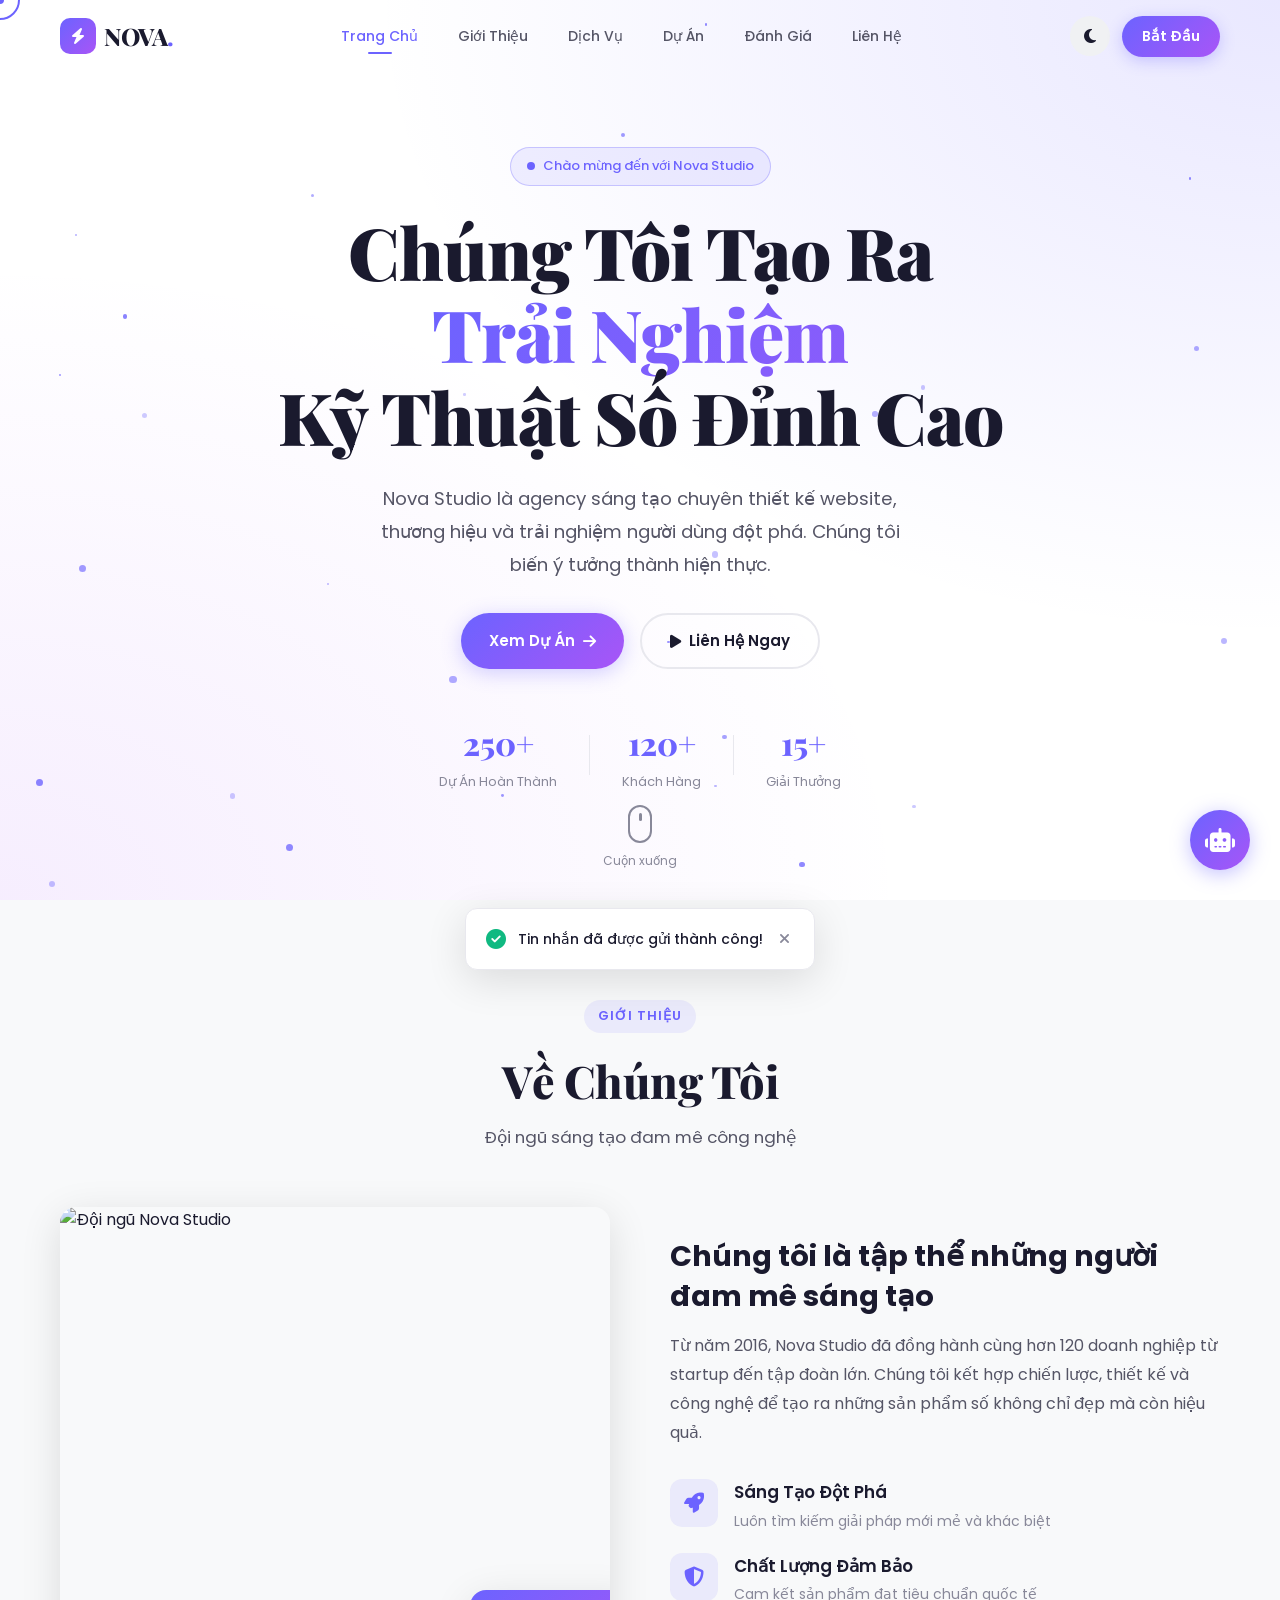
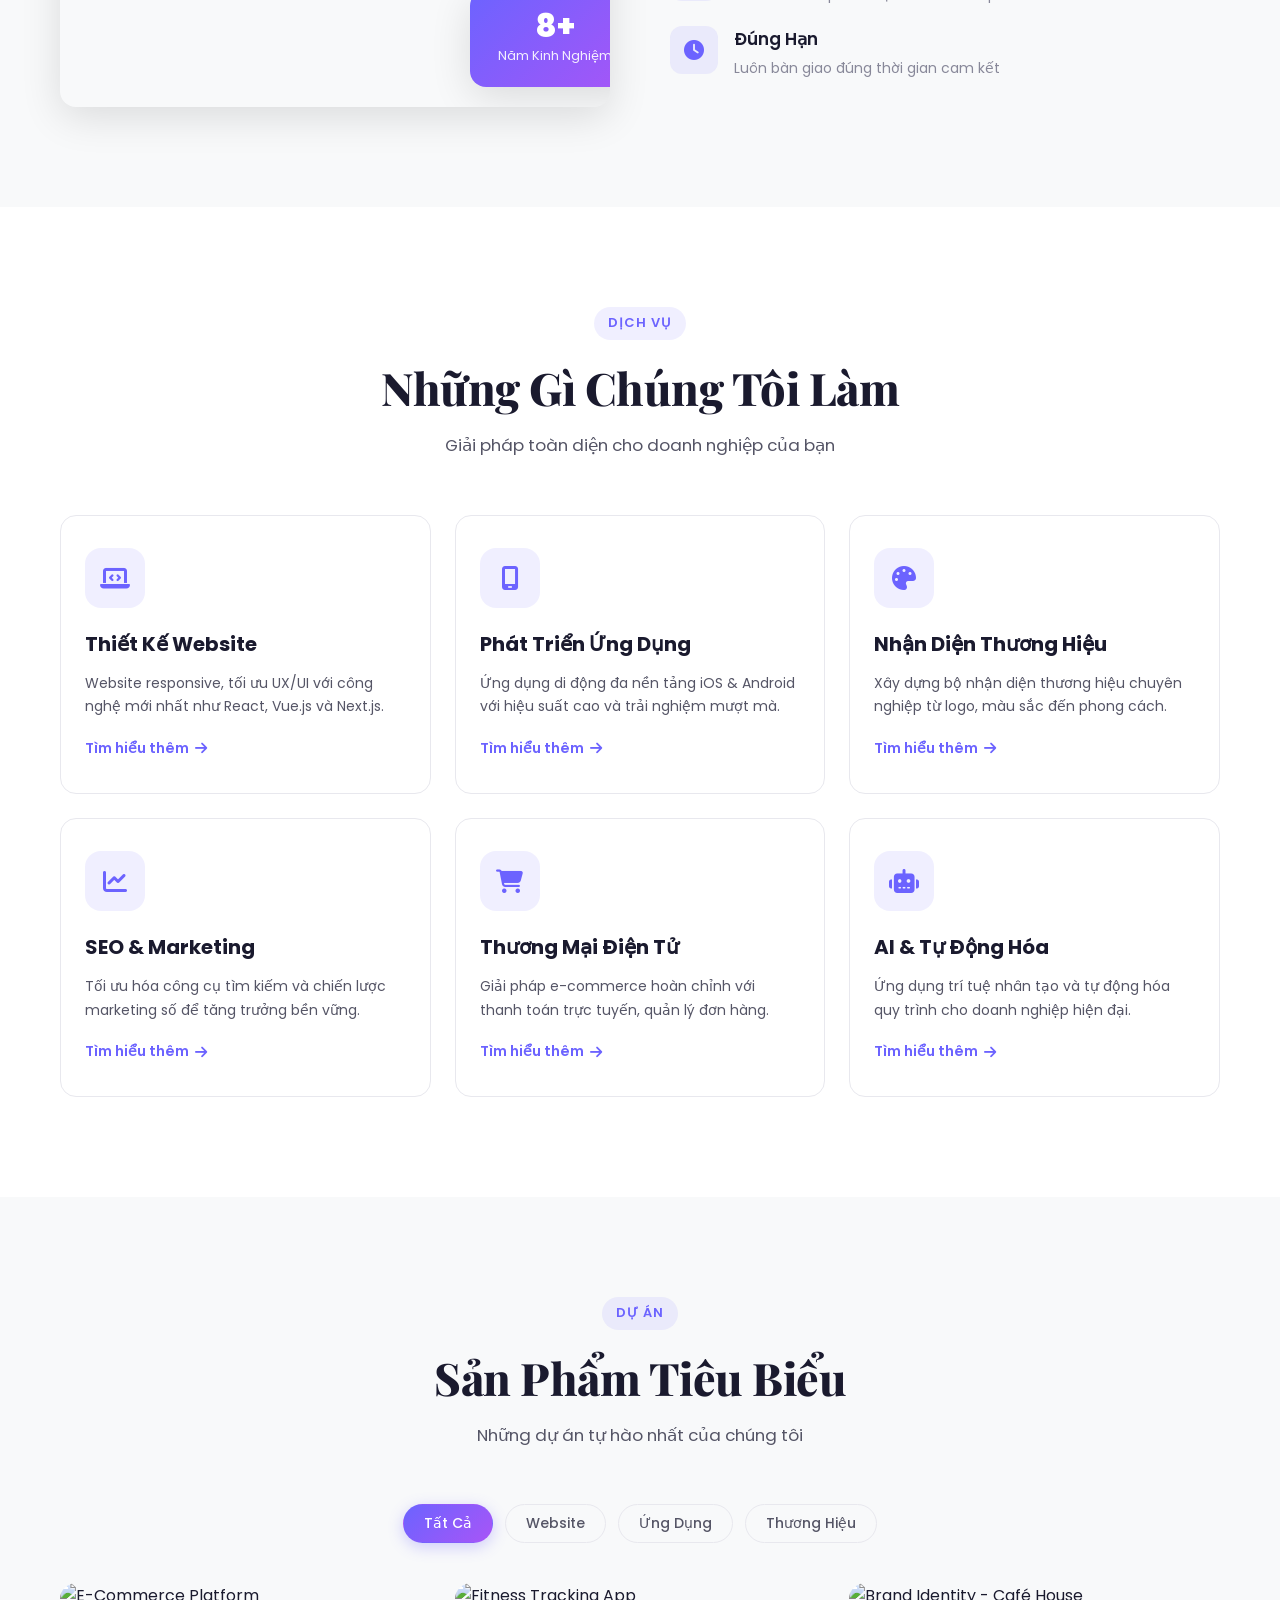
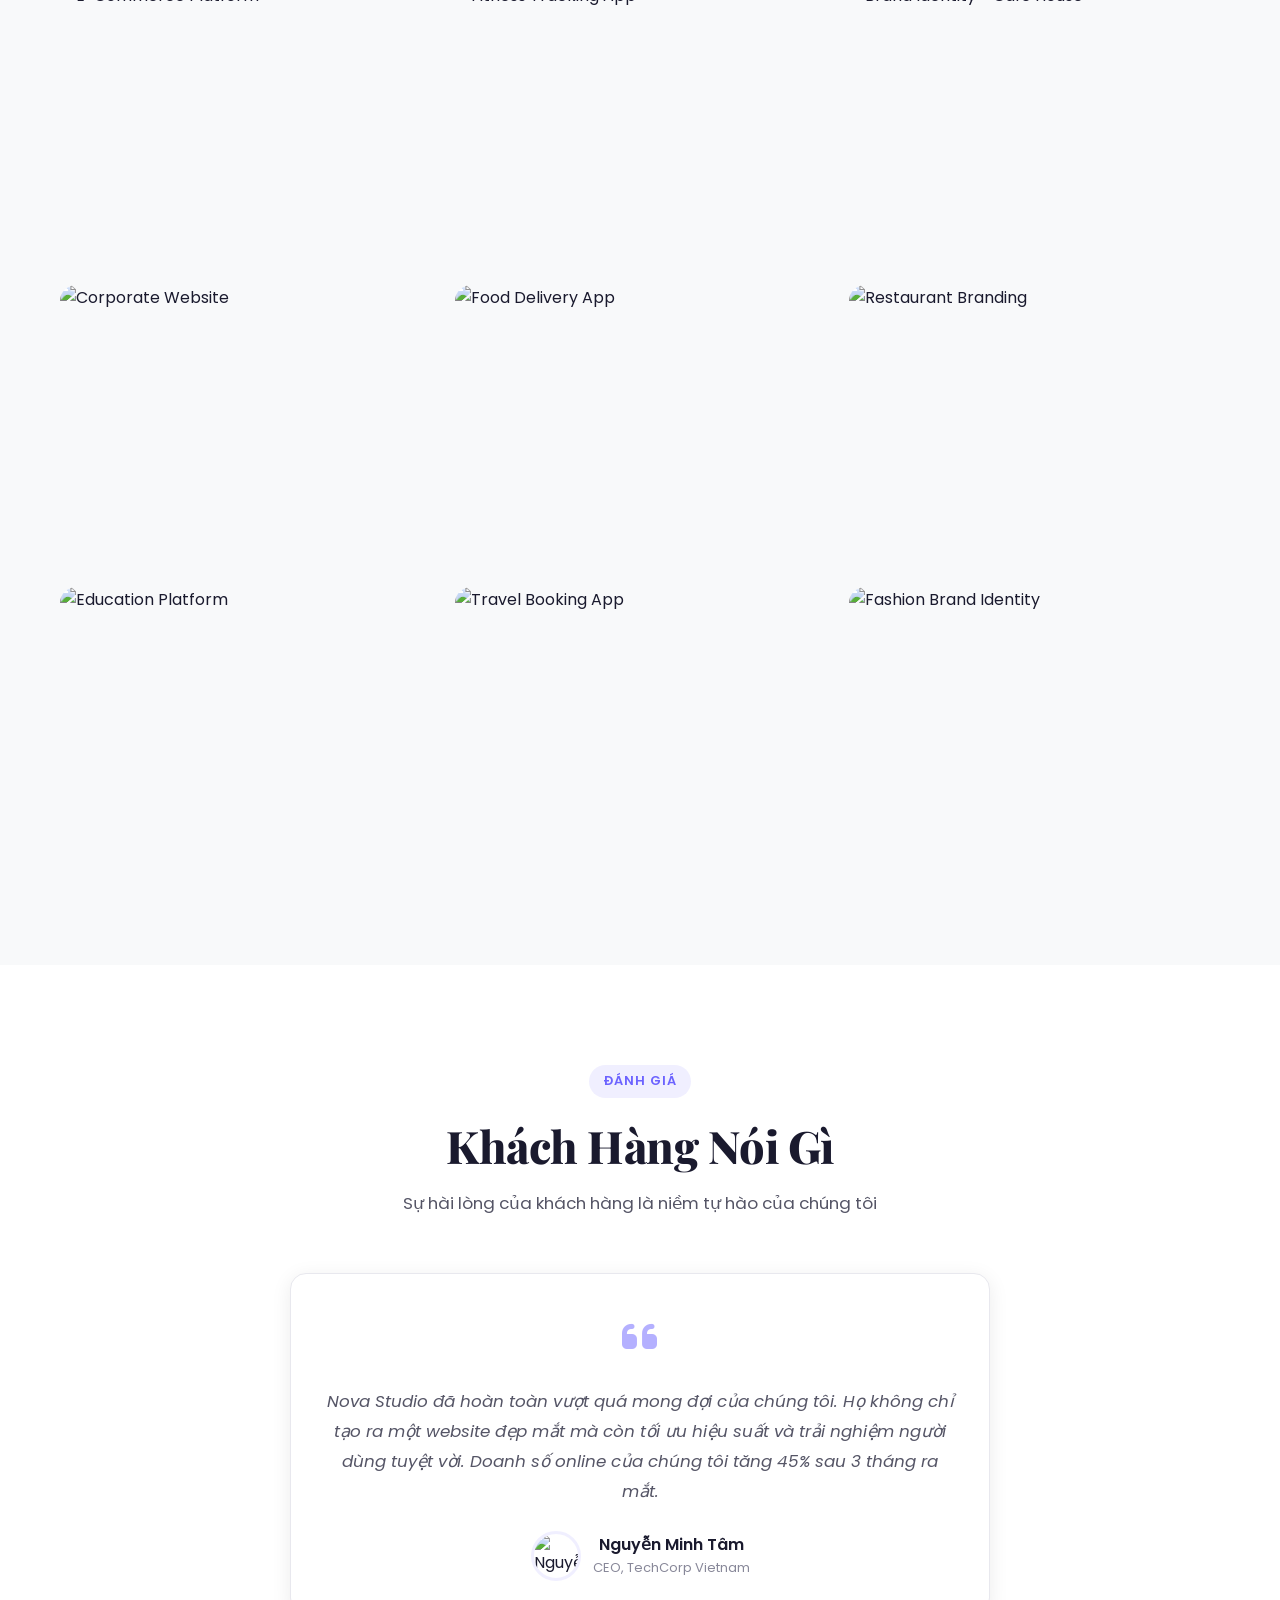
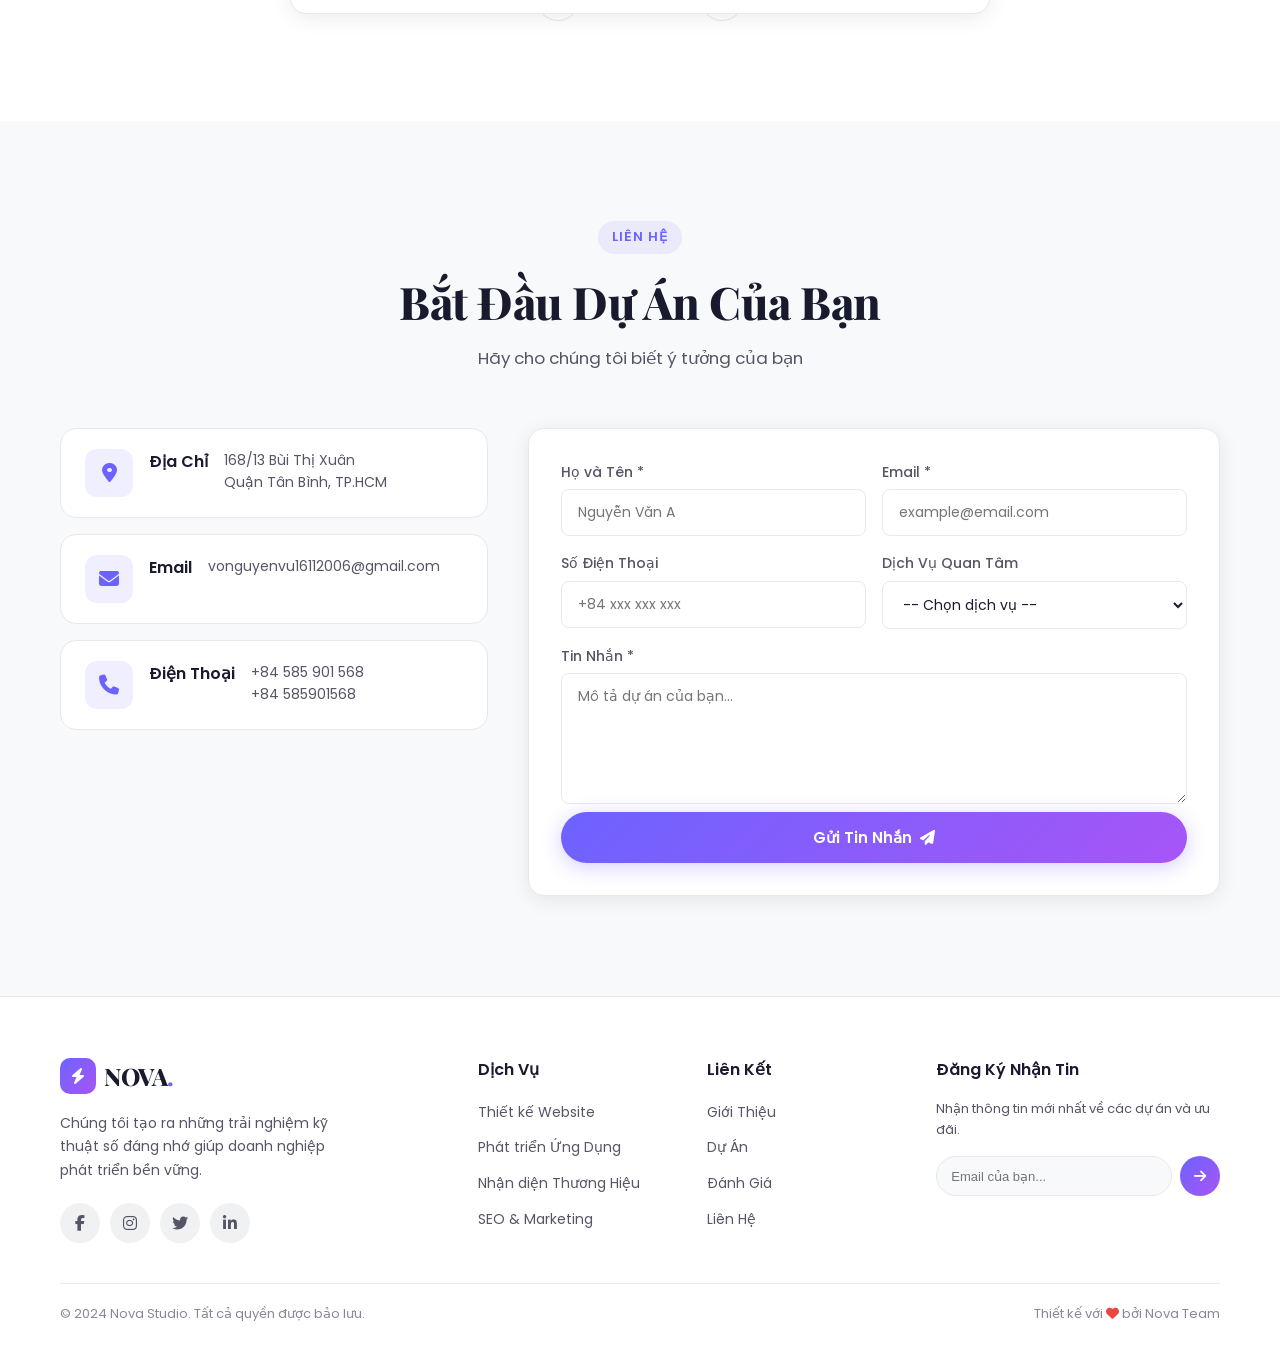
==== commit 79994614: "Update print statement from 'Hello' to 'Goodbye'SUA" ====
--- a/index.html
+++ b/index.html
@@ -25,12 +25,7 @@
     <link rel="stylesheet" href="css/responsive.css" />
   </head>
   <body>
-    <script>
-    // Kiểm tra đăng nhập - nếu chưa đăng nhập, chuyển hướng đến login
-    if (localStorage.getItem('nova_logged_in') !== 'true') {
-        window.location.href = 'login.html';
-    }
-</script>
+   
     <!-- ===== PRELOADER ===== -->
     <div id="preloader">
       <div class="loader">
